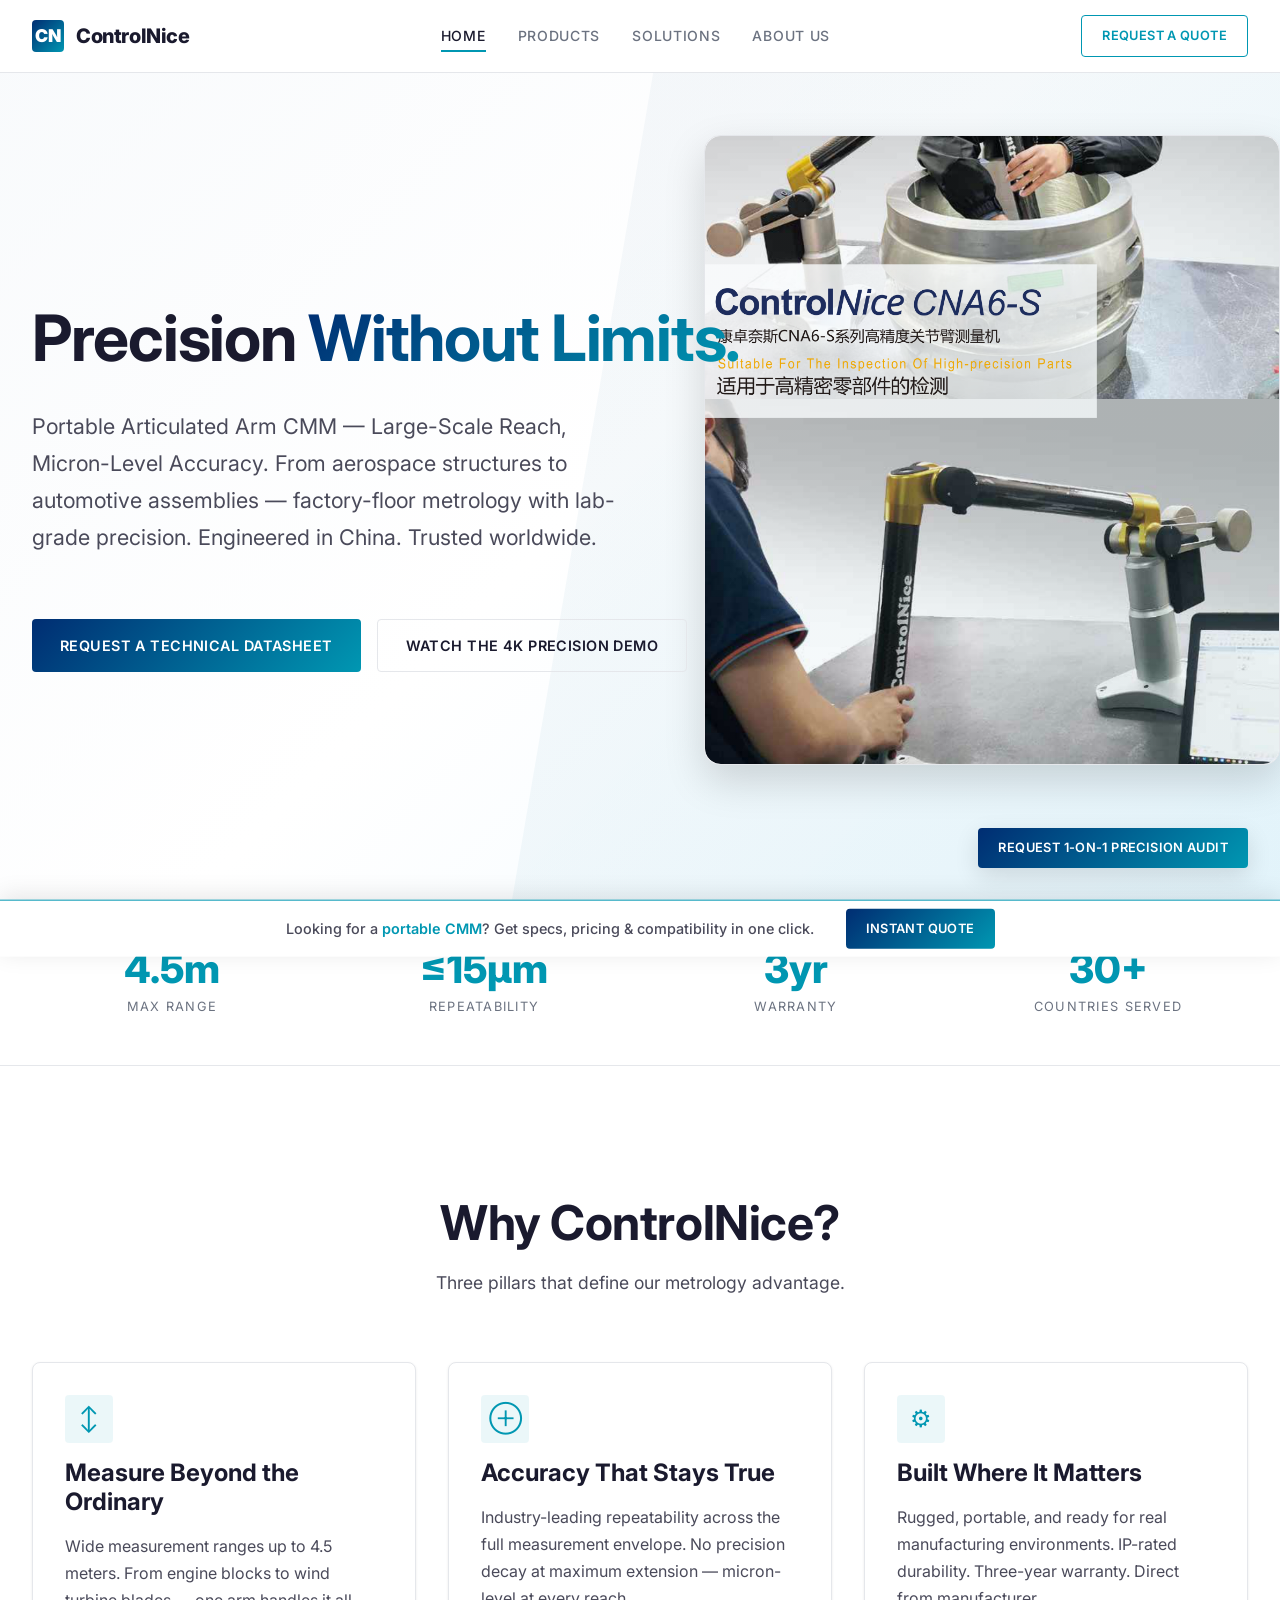
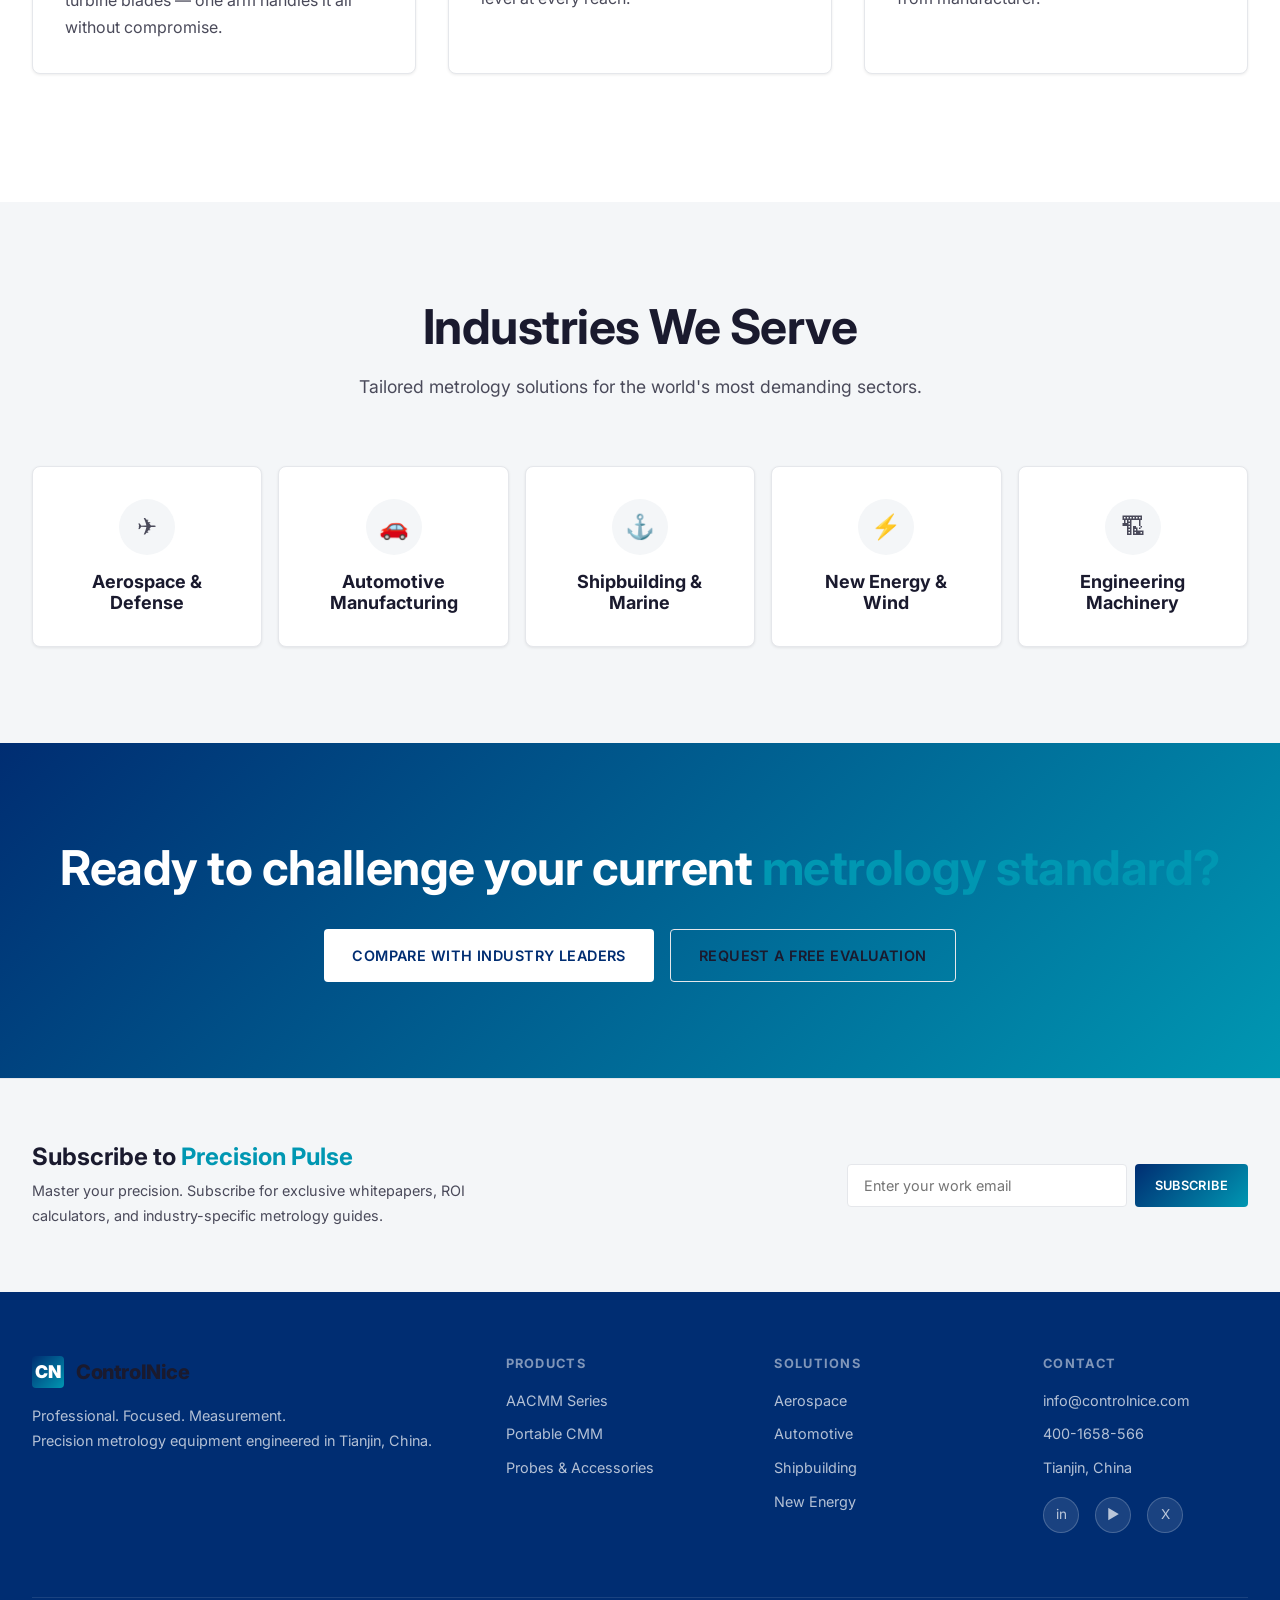
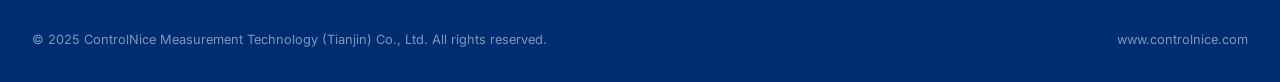
==== index.html @ c19987ec "Add real product images from PDF, update all page visuals" ====
<!DOCTYPE html>
<html lang="en">
<head>
  <meta charset="UTF-8">
  <meta name="viewport" content="width=device-width, initial-scale=1.0">
  <title>ControlNice — Precision Without Limits | Portable Articulated Arm CMM</title>
  <meta name="description" content="ControlNice delivers factory-floor metrology with lab-grade precision. Portable Articulated Arm CMM with large-scale reach up to 4.5m and micron-level accuracy.">
  <meta name="keywords" content="Portable CMM, Articulated Arm CMM, AACMM, Large-scale Metrology, Micron-level Precision, Coordinate Measuring Machine">
  <link rel="canonical" href="https://www.controlnice.com/">
  <link rel="preconnect" href="https://fonts.googleapis.com">
  <link rel="preconnect" href="https://fonts.gstatic.com" crossorigin>
  <link href="https://fonts.googleapis.com/css2?family=Inter:wght@400;500;600;700;800;900&display=swap" rel="stylesheet">
  <link rel="stylesheet" href="css/style.css?v=2">
  <!-- JSON-LD Structured Data -->
  <script type="application/ld+json">
  {
    "@context": "https://schema.org",
    "@type": "Organization",
    "name": "ControlNice Measurement Technology (Tianjin) Co., Ltd.",
    "url": "https://www.controlnice.com",
    "logo": "https://www.controlnice.com/assets/logo.png",
    "description": "Manufacturer of Articulated Arm CMMs and Portable Coordinate Measuring Machines with large-scale reach and micron-level precision.",
    "contactPoint": {
      "@type": "ContactPoint",
      "telephone": "400-1658-566",
      "email": "info@controlnice.com",
      "contactType": "sales"
    },
    "address": {
      "@type": "PostalAddress",
      "streetAddress": "Building 53, Liandong U Valley, Shuanggang Industrial Park, Jinnan District",
      "addressLocality": "Tianjin",
      "addressCountry": "CN"
    }
  }
  </script>
</head>
<body>
  <!-- Navigation -->
  <nav class="navbar" id="navbar">
    <div class="container container-wide navbar-inner">
      <a href="index.html" class="navbar-brand">
        <div class="brand-icon">CN</div>
        ControlNice
      </a>
      <ul class="navbar-menu">
        <li><a href="index.html" class="active">Home</a></li>
        <li><a href="products.html">Products</a></li>
        <li><a href="solutions.html">Solutions</a></li>
        <li><a href="about.html">About Us</a></li>
      </ul>
      <div class="navbar-cta">
        <a href="about.html#contact" class="btn btn-sm btn-outline-accent">Request a Quote</a>
      </div>
      <button class="navbar-toggle" id="navToggle" aria-label="Toggle menu">
        <span></span><span></span><span></span>
      </button>
    </div>
  </nav>

  <!-- Hero Section -->
  <section class="hero">
    <div class="container container-wide" style="position:relative; z-index:2;">
      <div class="hero-content">
        <h1>Precision <span class="accent">Without Limits.</span></h1>
        <p class="hero-subtitle">Portable Articulated Arm CMM &mdash; Large-Scale Reach, Micron-Level Accuracy. From aerospace structures to automotive assemblies &mdash; factory-floor metrology with lab-grade precision. Engineered in China. Trusted worldwide.</p>
        <div class="hero-ctas">
          <a href="#" class="btn btn-primary">Request a Technical Datasheet</a>
          <a href="#" class="btn btn-secondary">Watch the 4K Precision Demo</a>
        </div>
      </div>
    </div>
    <div class="hero-visual">
      <div class="hero-visual-placeholder">
        <img src="images/products/product-cna6p-hero.png" alt="ControlNice AACMM" style="width:100%;height:100%;object-fit:cover;border-radius:16px;">
      </div>
    </div>
  </section>

  <!-- Stats Bar -->
  <section class="stats-bar">
    <div class="container container-wide">
      <div class="stats-grid">
        <div class="stat-item fade-in">
          <div class="stat-value">4.5m</div>
          <div class="stat-label">Max Range</div>
        </div>
        <div class="stat-item fade-in">
          <div class="stat-value">&le;15&mu;m</div>
          <div class="stat-label">Repeatability</div>
        </div>
        <div class="stat-item fade-in">
          <div class="stat-value">3yr</div>
          <div class="stat-label">Warranty</div>
        </div>
        <div class="stat-item fade-in">
          <div class="stat-value">30+</div>
          <div class="stat-label">Countries Served</div>
        </div>
      </div>
    </div>
  </section>

  <!-- Value Propositions -->
  <section class="value-section">
    <div class="container container-wide">
      <div class="section-header">
        <h2>Why ControlNice?</h2>
        <p>Three pillars that define our metrology advantage.</p>
      </div>
      <div class="value-grid">
        <div class="value-card fade-in">
          <div class="card-icon">&#x2195;</div>
          <h3>Measure Beyond the Ordinary</h3>
          <p>Wide measurement ranges up to 4.5 meters. From engine blocks to wind turbine blades &mdash; one arm handles it all without compromise.</p>
        </div>
        <div class="value-card fade-in">
          <div class="card-icon">&#x2295;</div>
          <h3>Accuracy That Stays True</h3>
          <p>Industry-leading repeatability across the full measurement envelope. No precision decay at maximum extension &mdash; micron-level at every reach.</p>
        </div>
        <div class="value-card fade-in">
          <div class="card-icon">&#x2699;</div>
          <h3>Built Where It Matters</h3>
          <p>Rugged, portable, and ready for real manufacturing environments. IP-rated durability. Three-year warranty. Direct from manufacturer.</p>
        </div>
      </div>
    </div>
  </section>

  <!-- Industries We Serve -->
  <section class="industries-section">
    <div class="container container-wide">
      <div class="section-header">
        <h2>Industries We Serve</h2>
        <p>Tailored metrology solutions for the world's most demanding sectors.</p>
      </div>
      <div class="industries-grid">
        <a href="solutions.html#aerospace" class="industry-card fade-in">
          <div class="ind-icon">&#x2708;</div>
          <h4>Aerospace &amp; Defense</h4>
        </a>
        <a href="solutions.html#automotive" class="industry-card fade-in">
          <div class="ind-icon">&#x1F697;</div>
          <h4>Automotive Manufacturing</h4>
        </a>
        <a href="solutions.html#shipbuilding" class="industry-card fade-in">
          <div class="ind-icon">&#x2693;</div>
          <h4>Shipbuilding &amp; Marine</h4>
        </a>
        <a href="solutions.html#energy" class="industry-card fade-in">
          <div class="ind-icon">&#x26A1;</div>
          <h4>New Energy &amp; Wind</h4>
        </a>
        <a href="solutions.html#machinery" class="industry-card fade-in">
          <div class="ind-icon">&#x1F3D7;</div>
          <h4>Engineering Machinery</h4>
        </a>
      </div>
    </div>
  </section>

  <!-- CTA Strip -->
  <section class="cta-strip">
    <div class="container container-wide">
      <h2>Ready to challenge your current <span class="text-accent">metrology standard?</span></h2>
      <div class="cta-actions">
        <a href="products.html" class="btn btn-primary">Compare with Industry Leaders</a>
        <a href="about.html#contact" class="btn btn-secondary">Request a Free Evaluation</a>
      </div>
    </div>
  </section>

  <!-- Newsletter -->
  <section class="newsletter-section">
    <div class="container container-wide">
      <div class="newsletter-inner">
        <div class="newsletter-text">
          <h3>Subscribe to <span class="text-accent">Precision Pulse</span></h3>
          <p>Master your precision. Subscribe for exclusive whitepapers, ROI calculators, and industry-specific metrology guides.</p>
        </div>
        <form class="newsletter-form" id="newsletterForm">
          <input type="email" name="email" placeholder="Enter your work email" required>
          <button type="submit" class="btn btn-primary btn-sm">Subscribe</button>
        </form>
      </div>
    </div>
  </section>

  <!-- Footer -->
  <footer class="footer">
    <div class="container container-wide">
      <div class="footer-grid">
        <div class="footer-brand">
          <div class="navbar-brand">
            <div class="brand-icon">CN</div>
            ControlNice
          </div>
          <p>Professional. Focused. Measurement.<br>Precision metrology equipment engineered in Tianjin, China.</p>
        </div>
        <div class="footer-col">
          <h4>Products</h4>
          <ul>
            <li><a href="products.html#aacmm">AACMM Series</a></li>
            <li><a href="products.html#portable">Portable CMM</a></li>
            <li><a href="products.html#accessories">Probes &amp; Accessories</a></li>
          </ul>
        </div>
        <div class="footer-col">
          <h4>Solutions</h4>
          <ul>
            <li><a href="solutions.html#aerospace">Aerospace</a></li>
            <li><a href="solutions.html#automotive">Automotive</a></li>
            <li><a href="solutions.html#shipbuilding">Shipbuilding</a></li>
            <li><a href="solutions.html#energy">New Energy</a></li>
          </ul>
        </div>
        <div class="footer-col">
          <h4>Contact</h4>
          <ul>
            <li><a href="mailto:info@controlnice.com">info@controlnice.com</a></li>
            <li><a href="tel:400-1658-566">400-1658-566</a></li>
            <li><a href="about.html">Tianjin, China</a></li>
          </ul>
          <div class="social-links" style="margin-top: var(--spacing-sm);">
            <a href="#" aria-label="LinkedIn">in</a>
            <a href="#" aria-label="YouTube">&#x25B6;</a>
            <a href="#" aria-label="X">X</a>
          </div>
        </div>
      </div>
      <div class="footer-bottom">
        <span>&copy; 2025 ControlNice Measurement Technology (Tianjin) Co., Ltd. All rights reserved.</span>
        <span>www.controlnice.com</span>
      </div>
    </div>
  </footer>

  <!-- Floating CTA -->
  <div class="floating-cta" id="floatingCta">
    <a href="about.html#contact" class="btn btn-primary btn-sm">Request 1-on-1 Precision Audit</a>
  </div>

  <!-- Sticky RFQ Bar -->
  <div class="sticky-rfq" id="stickyRfq">
    <p>Looking for a <span class="text-accent" style="font-weight:600;">portable CMM</span>? Get specs, pricing &amp; compatibility in one click.</p>
    <a href="about.html#contact" class="btn btn-primary btn-sm">Instant Quote</a>
  </div>

  <script src="js/main.js"></script>
</body>
</html>
---- css/style.css ----
/* ========================================
   ControlNice — Global Styles
   Hexagon-inspired enterprise design system
   Brand: Deep Blue (#002D72), Cyan Blue (#0097B2), White (#FFFFFF), Light Gray (#F4F6F8)
   Deployed: 2026-04-26T05:07:00+08:00
   ======================================== */

:root {
  /* Hexagon-inspired palette */
  --color-primary: #0097B2;
  --color-primary-dark: #007A91;
  --color-primary-light: #00B8D4;
  --color-secondary: #002D72;
  --color-secondary-light: #004099;
  
  /* Backgrounds */
  --color-bg: #FFFFFF;
  --color-bg-alt: #F4F6F8;
  --color-bg-card: #FFFFFF;
  --color-bg-elevated: #E8ECF0;
  
  /* Text */
  --color-text: #1A1A2E;
  --color-text-secondary: #4A4A5A;
  --color-text-muted: #6B7280;
  --color-text-light: #9CA3AF;
  --color-white: #FFFFFF;
  
  /* Accents */
  --color-accent: #0097B2;
  --color-accent-hover: #007A91;
  --color-accent-light: rgba(0, 151, 178, 0.08);
  --color-accent-dim: rgba(0, 151, 178, 0.12);
  --color-gradient: linear-gradient(135deg, #002D72 0%, #0097B2 100%);
  --color-gradient-soft: linear-gradient(135deg, rgba(0,45,114,0.05) 0%, rgba(0,151,178,0.08) 100%);
  
  /* Borders */
  --color-border: #E5E7EB;
  --color-border-light: #F0F0F0;
  
  /* Shadows */
  --shadow-sm: 0 1px 3px rgba(0,0,0,0.08);
  --shadow-md: 0 4px 12px rgba(0,0,0,0.1);
  --shadow-lg: 0 8px 24px rgba(0,0,0,0.12);
  --shadow-xl: 0 16px 40px rgba(0,0,0,0.15);
  
  --font-primary: 'Inter', -apple-system, BlinkMacSystemFont, 'Segoe UI', sans-serif;
  --font-mono: 'JetBrains Mono', 'SF Mono', 'Fira Code', monospace;

  --spacing-xs: 0.5rem;
  --spacing-sm: 1rem;
  --spacing-md: 2rem;
  --spacing-lg: 4rem;
  --spacing-xl: 6rem;
  --spacing-2xl: 8rem;

  --container-max: 1280px;
  --container-wide: 1440px;
  --radius-sm: 4px;
  --radius-md: 8px;
  --radius-lg: 16px;

  --transition-fast: 0.15s ease;
  --transition-base: 0.3s ease;
}

*, *::before, *::after {
  margin: 0;
  padding: 0;
  box-sizing: border-box;
}

html {
  scroll-behavior: smooth;
  font-size: 16px;
}

body {
  font-family: var(--font-primary);
  background: var(--color-bg);
  color: var(--color-text-secondary);
  line-height: 1.6;
  -webkit-font-smoothing: antialiased;
  -moz-osx-font-smoothing: grayscale;
}

/* Container */
.container {
  width: 100%;
  max-width: var(--container-max);
  margin: 0 auto;
  padding: 0 var(--spacing-md);
}

.container-wide {
  max-width: var(--container-wide);
}

/* Typography */
h1, h2, h3, h4, h5, h6 {
  color: var(--color-text);
  font-weight: 700;
  line-height: 1.2;
}

h1 { font-size: clamp(2.5rem, 5vw, 4.5rem); letter-spacing: -0.02em; }
h2 { font-size: clamp(2rem, 4vw, 3rem); letter-spacing: -0.01em; }
h3 { font-size: clamp(1.25rem, 2vw, 1.5rem); }
h4 { font-size: 1.125rem; }

p { color: var(--color-text-secondary); line-height: 1.7; }

a {
  color: inherit;
  text-decoration: none;
  transition: color var(--transition-fast);
}

/* Utility */
.text-accent { color: var(--color-accent); }
.text-muted { color: var(--color-text-muted); }
.text-mono { font-family: var(--font-mono); }
.bg-alt { background: var(--color-bg-alt); }

/* Buttons */
.btn {
  display: inline-flex;
  align-items: center;
  gap: var(--spacing-xs);
  padding: 0.875rem 1.75rem;
  font-size: 0.9rem;
  font-weight: 600;
  letter-spacing: 0.03em;
  text-transform: uppercase;
  border: none;
  border-radius: var(--radius-sm);
  cursor: pointer;
  transition: all var(--transition-base);
  font-family: var(--font-primary);
}

.btn-primary {
  background: var(--color-gradient);
  color: var(--color-white);
}
.btn-primary:hover {
  transform: translateY(-2px);
  box-shadow: var(--shadow-lg);
  opacity: 0.95;
}

.btn-secondary {
  background: transparent;
  color: var(--color-text);
  border: 1px solid var(--color-border);
}
.btn-secondary:hover {
  border-color: var(--color-accent);
  color: var(--color-accent);
}

.btn-outline-accent {
  background: transparent;
  color: var(--color-accent);
  border: 1px solid var(--color-accent);
}
.btn-outline-accent:hover {
  background: var(--color-accent);
  color: var(--color-white);
}

.btn-sm {
  padding: 0.6rem 1.25rem;
  font-size: 0.8rem;
}

/* Navigation */
.navbar {
  position: fixed;
  top: 0;
  left: 0;
  right: 0;
  z-index: 1000;
  background: rgba(255, 255, 255, 0.96);
  backdrop-filter: blur(12px);
  border-bottom: 1px solid var(--color-border);
  transition: all var(--transition-base);
}

.navbar.scrolled {
  background: rgba(255, 255, 255, 0.98);
  box-shadow: var(--shadow-md);
}

.navbar-inner {
  display: flex;
  align-items: center;
  justify-content: space-between;
  height: 72px;
}

.navbar-brand {
  display: flex;
  align-items: center;
  gap: 0.75rem;
  font-size: 1.25rem;
  font-weight: 800;
  color: var(--color-text);
  letter-spacing: -0.02em;
}

.navbar-brand .brand-icon {
  width: 32px;
  height: 32px;
  background: var(--color-gradient);
  border-radius: var(--radius-sm);
  display: flex;
  align-items: center;
  justify-content: center;
  color: var(--color-white);
  font-weight: 900;
  font-size: 1.1rem;
}

.navbar-menu {
  display: flex;
  align-items: center;
  gap: var(--spacing-md);
  list-style: none;
}

.navbar-menu a {
  font-size: 0.875rem;
  font-weight: 500;
  color: var(--color-text-muted);
  text-transform: uppercase;
  letter-spacing: 0.05em;
  padding: 0.5rem 0;
  position: relative;
}

.navbar-menu a::after {
  content: '';
  position: absolute;
  bottom: 0;
  left: 0;
  width: 0;
  height: 2px;
  background: var(--color-accent);
  transition: width var(--transition-base);
}

.navbar-menu a:hover,
.navbar-menu a.active {
  color: var(--color-text);
}

.navbar-menu a:hover::after,
.navbar-menu a.active::after {
  width: 100%;
}

.navbar-cta {
  display: flex;
  align-items: center;
  gap: var(--spacing-sm);
}

/* Mobile Menu */
.navbar-toggle {
  display: none;
  flex-direction: column;
  gap: 5px;
  background: none;
  border: none;
  cursor: pointer;
  padding: 4px;
}

.navbar-toggle span {
  display: block;
  width: 24px;
  height: 2px;
  background: var(--color-text);
  transition: all var(--transition-base);
}

/* Hero Section */
.hero {
  min-height: 100vh;
  display: flex;
  align-items: center;
  position: relative;
  overflow: hidden;
  padding-top: 72px;
  background: linear-gradient(135deg, #F8FAFC 0%, #FFFFFF 50%, #F0F9FF 100%);
}

.hero::before {
  content: '';
  position: absolute;
  top: 0;
  right: 0;
  width: 60%;
  height: 100%;
  background: linear-gradient(135deg, rgba(0,45,114,0.03) 0%, rgba(0,151,178,0.06) 100%);
  clip-path: polygon(20% 0, 100% 0, 100% 100%, 0% 100%);
}

.hero-content {
  position: relative;
  z-index: 2;
  max-width: 720px;
}

.hero h1 {
  margin-bottom: var(--spacing-md);
  color: var(--color-text);
}

.hero h1 .accent {
  color: var(--color-accent);
  background: var(--color-gradient);
  -webkit-background-clip: text;
  -webkit-text-fill-color: transparent;
  background-clip: text;
}

.hero-subtitle {
  font-size: clamp(1.1rem, 2vw, 1.35rem);
  color: var(--color-text-secondary);
  margin-bottom: var(--spacing-lg);
  max-width: 600px;
}

.hero-ctas {
  display: flex;
  gap: var(--spacing-sm);
  flex-wrap: wrap;
}

.hero-visual {
  position: absolute;
  right: 0;
  top: 50%;
  transform: translateY(-50%);
  width: 45%;
  height: 70vh;
  display: flex;
  align-items: center;
  justify-content: center;
}

.hero-visual-placeholder {
  width: 100%;
  height: 100%;
  background: var(--color-bg-card);
  border: 1px solid var(--color-border);
  border-radius: var(--radius-lg);
  box-shadow: var(--shadow-xl);
  display: flex;
  align-items: center;
  justify-content: center;
  color: var(--color-text-muted);
  font-size: 0.875rem;
  position: relative;
  overflow: hidden;
}

.hero-visual-placeholder::before {
  content: '';
  position: absolute;
  inset: 0;
  background: linear-gradient(135deg, rgba(0,45,114,0.02) 0%, rgba(0,151,178,0.05) 100%);
}

/* Stats Bar */
.stats-bar {
  background: var(--color-bg);
  border-top: 1px solid var(--color-border);
  border-bottom: 1px solid var(--color-border);
  padding: var(--spacing-md) 0;
}

.stats-grid {
  display: grid;
  grid-template-columns: repeat(4, 1fr);
  gap: var(--spacing-md);
  text-align: center;
}

.stat-item {
  padding: var(--spacing-sm) 0;
}

.stat-value {
  font-size: 2.5rem;
  font-weight: 800;
  color: var(--color-accent);
  line-height: 1;
  margin-bottom: var(--spacing-xs);
}

.stat-label {
  font-size: 0.8rem;
  color: var(--color-text-muted);
  text-transform: uppercase;
  letter-spacing: 0.1em;
}

/* Value Propositions */
.value-section {
  padding: var(--spacing-2xl) 0;
}

.value-grid {
  display: grid;
  grid-template-columns: repeat(3, 1fr);
  gap: var(--spacing-md);
}

.value-card {
  background: var(--color-bg-card);
  border: 1px solid var(--color-border);
  border-radius: var(--radius-md);
  padding: var(--spacing-md);
  transition: all var(--transition-base);
  box-shadow: var(--shadow-sm);
}

.value-card:hover {
  border-color: var(--color-accent);
  transform: translateY(-4px);
  box-shadow: var(--shadow-lg);
}

.value-card .card-icon {
  width: 48px;
  height: 48px;
  background: var(--color-accent-light);
  border-radius: var(--radius-sm);
  display: flex;
  align-items: center;
  justify-content: center;
  margin-bottom: var(--spacing-sm);
  color: var(--color-accent);
  font-size: 1.5rem;
}

.value-card h3 {
  margin-bottom: var(--spacing-sm);
}

/* Industries Section */
.industries-section {
  padding: var(--spacing-xl) 0;
  background: var(--color-bg-alt);
}

.section-header {
  text-align: center;
  margin-bottom: var(--spacing-lg);
}

.section-header h2 {
  margin-bottom: var(--spacing-sm);
}

.section-header p {
  max-width: 600px;
  margin: 0 auto;
  font-size: 1.1rem;
}

.industries-grid {
  display: grid;
  grid-template-columns: repeat(5, 1fr);
  gap: var(--spacing-sm);
}

.industry-card {
  background: var(--color-bg-card);
  border: 1px solid var(--color-border);
  border-radius: var(--radius-md);
  padding: var(--spacing-md);
  text-align: center;
  transition: all var(--transition-base);
  cursor: pointer;
  box-shadow: var(--shadow-sm);
}

.industry-card:hover {
  border-color: var(--color-accent);
  box-shadow: var(--shadow-md);
}

.industry-card .ind-icon {
  width: 56px;
  height: 56px;
  background: var(--color-bg-alt);
  border-radius: 50%;
  display: flex;
  align-items: center;
  justify-content: center;
  margin: 0 auto var(--spacing-sm);
  font-size: 1.5rem;
}

/* CTA Strip */
.cta-strip {
  padding: var(--spacing-xl) 0;
  text-align: center;
  background: var(--color-gradient);
}

.cta-strip h2 {
  margin-bottom: var(--spacing-md);
  color: var(--color-white);
}

.cta-strip p {
  color: rgba(255,255,255,0.85);
  margin-bottom: var(--spacing-md);
}

.cta-strip .btn-primary {
  background: var(--color-white);
  color: var(--color-secondary);
}
.cta-strip .btn-primary:hover {
  box-shadow: var(--shadow-xl);
}

.cta-strip .cta-actions {
  display: flex;
  gap: var(--spacing-sm);
  justify-content: center;
  flex-wrap: wrap;
}

/* Products Page */
.page-header {
  padding: calc(72px + var(--spacing-xl)) 0 var(--spacing-lg);
  text-align: center;
  background: var(--color-bg-alt);
  border-bottom: 1px solid var(--color-border);
}

.page-header h1 {
  margin-bottom: var(--spacing-sm);
}

.page-header p {
  max-width: 700px;
  margin: 0 auto;
  font-size: 1.15rem;
}

.product-block {
  padding: var(--spacing-xl) 0;
  border-bottom: 1px solid var(--color-border);
}

.product-block:last-child {
  border-bottom: none;
}

.product-block:nth-child(even) {
  background: var(--color-bg-alt);
}

.product-layout {
  display: grid;
  grid-template-columns: 1fr 1fr;
  gap: var(--spacing-lg);
  align-items: center;
}

.product-layout.reverse .product-visual {
  order: 1;
}

.product-visual {
  background: var(--color-bg-card);
  border: 1px solid var(--color-border);
  border-radius: var(--radius-lg);
  height: 400px;
  display: flex;
  align-items: center;
  justify-content: center;
  color: var(--color-text-muted);
  position: relative;
  overflow: hidden;
  box-shadow: var(--shadow-md);
}

.product-visual::after {
  content: '';
  position: absolute;
  inset: 0;
  background: linear-gradient(135deg, transparent 50%, var(--color-accent-light) 100%);
  opacity: 0.5;
}

.product-info h2 {
  margin-bottom: var(--spacing-sm);
}

.product-info > p {
  margin-bottom: var(--spacing-md);
  font-size: 1.05rem;
}

.feature-list {
  list-style: none;
  margin-bottom: var(--spacing-md);
}

.feature-list li {
  padding: var(--spacing-xs) 0;
  padding-left: 1.5rem;
  position: relative;
  color: var(--color-text-secondary);
  font-size: 0.95rem;
}

.feature-list li::before {
  content: '';
  position: absolute;
  left: 0;
  top: 50%;
  transform: translateY(-50%);
  width: 8px;
  height: 8px;
  background: var(--color-accent);
  border-radius: 50%;
}

.product-ctas {
  display: flex;
  gap: var(--spacing-sm);
  flex-wrap: wrap;
}

/* Comparison Table */
.comparison-section {
  padding: var(--spacing-xl) 0;
  background: var(--color-bg-alt);
}

.comparison-table {
  width: 100%;
  border-collapse: collapse;
  background: var(--color-bg-card);
  border: 1px solid var(--color-border);
  border-radius: var(--radius-md);
  overflow: hidden;
  box-shadow: var(--shadow-sm);
}

.comparison-table th,
.comparison-table td {
  padding: 1rem 1.5rem;
  text-align: left;
  border-bottom: 1px solid var(--color-border);
}

.comparison-table th {
  background: var(--color-secondary);
  color: var(--color-white);
  font-weight: 600;
  font-size: 0.85rem;
  text-transform: uppercase;
  letter-spacing: 0.05em;
}

.comparison-table td {
  color: var(--color-text-secondary);
}

.comparison-table tr:hover td {
  background: var(--color-accent-light);
}

/* Solutions Page */
.solution-block {
  padding: var(--spacing-xl) 0;
  border-bottom: 1px solid var(--color-border);
}

.solution-block:last-child {
  border-bottom: none;
}

.solution-header {
  display: flex;
  align-items: center;
  gap: var(--spacing-sm);
  margin-bottom: var(--spacing-md);
}

.solution-header .sol-icon {
  width: 64px;
  height: 64px;
  background: var(--color-accent-light);
  border-radius: var(--radius-md);
  display: flex;
  align-items: center;
  justify-content: center;
  font-size: 1.75rem;
  flex-shrink: 0;
}

.challenge-box {
  background: #FFF5F5;
  border-left: 3px solid #DC2626;
  padding: var(--spacing-md);
  margin-bottom: var(--spacing-md);
  border-radius: 0 var(--radius-sm) var(--radius-sm) 0;
}

.challenge-box h4 {
  color: #DC2626;
  margin-bottom: var(--spacing-xs);
  text-transform: uppercase;
  font-size: 0.8rem;
  letter-spacing: 0.08em;
}

.solution-box {
  background: #F0FDF4;
  border-left: 3px solid #16A34A;
  padding: var(--spacing-md);
  margin-bottom: var(--spacing-md);
  border-radius: 0 var(--radius-sm) var(--radius-sm) 0;
}

.solution-box h4 {
  color: #16A34A;
  margin-bottom: var(--spacing-xs);
  text-transform: uppercase;
  font-size: 0.8rem;
  letter-spacing: 0.08em;
}

.applications-list {
  display: grid;
  grid-template-columns: repeat(2, 1fr);
  gap: var(--spacing-xs);
  margin-top: var(--spacing-sm);
}

.applications-list .app-item {
  display: flex;
  align-items: center;
  gap: 0.5rem;
  color: var(--color-text-secondary);
  font-size: 0.9rem;
}

.applications-list .app-item::before {
  content: '▸';
  color: var(--color-accent);
}

/* About Page */
.about-hero {
  padding: calc(72px + var(--spacing-xl)) 0 var(--spacing-lg);
  text-align: center;
  background: var(--color-bg-alt);
}

.about-hero .tagline {
  font-size: 1.5rem;
  color: var(--color-text-secondary);
  font-style: italic;
}

.about-section {
  padding: var(--spacing-xl) 0;
  border-bottom: 1px solid var(--color-border);
}

.about-section:last-child {
  border-bottom: none;
}

.about-grid {
  display: grid;
  grid-template-columns: 1fr 1fr;
  gap: var(--spacing-lg);
  align-items: start;
}

.about-facts {
  display: grid;
  gap: var(--spacing-sm);
}

.fact-item {
  display: flex;
  justify-content: space-between;
  padding: var(--spacing-sm) var(--spacing-md);
  background: var(--color-bg-card);
  border-radius: var(--radius-sm);
  border: 1px solid var(--color-border);
  box-shadow: var(--shadow-sm);
}

.fact-label {
  color: var(--color-text-muted);
  font-size: 0.9rem;
}

.fact-value {
  color: var(--color-text);
  font-weight: 600;
  font-size: 0.9rem;
}

.philosophy-cards {
  display: grid;
  grid-template-columns: repeat(3, 1fr);
  gap: var(--spacing-md);
}

.philosophy-card {
  background: var(--color-bg-card);
  border: 1px solid var(--color-border);
  border-radius: var(--radius-md);
  padding: var(--spacing-md);
  box-shadow: var(--shadow-sm);
}

.philosophy-card .p-keyword {
  color: var(--color-accent);
  font-size: 0.8rem;
  font-weight: 700;
  text-transform: uppercase;
  letter-spacing: 0.1em;
  margin-bottom: var(--spacing-xs);
}

.regions-grid {
  display: grid;
  grid-template-columns: repeat(4, 1fr);
  gap: var(--spacing-md);
}

.region-card {
  background: var(--color-bg-card);
  border: 1px solid var(--color-border);
  border-radius: var(--radius-md);
  padding: var(--spacing-md);
  box-shadow: var(--shadow-sm);
}

.region-card h4 {
  color: var(--color-accent);
  margin-bottom: var(--spacing-sm);
  font-size: 0.9rem;
  text-transform: uppercase;
  letter-spacing: 0.05em;
}

.region-card p {
  font-size: 0.85rem;
}

.contact-grid {
  display: grid;
  grid-template-columns: 1fr 1fr;
  gap: var(--spacing-lg);
}

.contact-info {
  display: grid;
  gap: var(--spacing-sm);
}

.contact-item {
  display: flex;
  align-items: flex-start;
  gap: var(--spacing-sm);
  padding: var(--spacing-sm);
  background: var(--color-bg-card);
  border-radius: var(--radius-sm);
  border: 1px solid var(--color-border);
  box-shadow: var(--shadow-sm);
}

.contact-item .ci-icon {
  color: var(--color-accent);
  font-size: 1.25rem;
  flex-shrink: 0;
  margin-top: 2px;
}

.contact-form {
  background: var(--color-bg-card);
  border: 1px solid var(--color-border);
  border-radius: var(--radius-md);
  padding: var(--spacing-md);
  box-shadow: var(--shadow-sm);
}

.contact-form h3 {
  margin-bottom: var(--spacing-md);
}

.form-group {
  margin-bottom: var(--spacing-sm);
}

.form-group label {
  display: block;
  font-size: 0.8rem;
  color: var(--color-text-muted);
  text-transform: uppercase;
  letter-spacing: 0.05em;
  margin-bottom: var(--spacing-xs);
}

.form-group input,
.form-group select,
.form-group textarea {
  width: 100%;
  padding: 0.75rem 1rem;
  background: var(--color-bg);
  border: 1px solid var(--color-border);
  border-radius: var(--radius-sm);
  color: var(--color-text);
  font-family: var(--font-primary);
  font-size: 0.95rem;
  transition: border-color var(--transition-fast);
}

.form-group input:focus,
.form-group select:focus,
.form-group textarea:focus {
  outline: none;
  border-color: var(--color-accent);
  box-shadow: 0 0 0 3px var(--color-accent-dim);
}

.form-group textarea {
  min-height: 100px;
  resize: vertical;
}

/* Footer */
.footer {
  background: var(--color-secondary);
  padding: var(--spacing-lg) 0 var(--spacing-md);
}

.footer-grid {
  display: grid;
  grid-template-columns: 2fr 1fr 1fr 1fr;
  gap: var(--spacing-lg);
  margin-bottom: var(--spacing-lg);
}

.footer-brand p {
  margin-top: var(--spacing-sm);
  font-size: 0.9rem;
  color: rgba(255,255,255,0.7);
}

.footer-col h4 {
  font-size: 0.8rem;
  text-transform: uppercase;
  letter-spacing: 0.1em;
  color: rgba(255,255,255,0.5);
  margin-bottom: var(--spacing-sm);
}

.footer-col ul {
  list-style: none;
}

.footer-col ul li {
  margin-bottom: var(--spacing-xs);
}

.footer-col ul li a {
  color: rgba(255,255,255,0.7);
  font-size: 0.9rem;
  transition: color var(--transition-fast);
}

.footer-col ul li a:hover {
  color: var(--color-white);
}

.footer-bottom {
  display: flex;
  justify-content: space-between;
  align-items: center;
  padding-top: var(--spacing-md);
  border-top: 1px solid rgba(255,255,255,0.1);
  font-size: 0.8rem;
  color: rgba(255,255,255,0.5);
}

.social-links {
  display: flex;
  gap: var(--spacing-sm);
}

.social-links a {
  width: 36px;
  height: 36px;
  background: rgba(255,255,255,0.1);
  border: 1px solid rgba(255,255,255,0.2);
  border-radius: 50%;
  display: flex;
  align-items: center;
  justify-content: center;
  font-size: 0.85rem;
  color: rgba(255,255,255,0.7);
  transition: all var(--transition-fast);
}

.social-links a:hover {
  background: var(--color-accent);
  border-color: var(--color-accent);
  color: var(--color-white);
}

/* ========================================
   Conversion & Lead Gen Components
   ======================================== */

/* Sticky RFQ Bar */
.sticky-rfq {
  position: fixed;
  bottom: 0;
  left: 0;
  right: 0;
  z-index: 998;
  background: var(--color-white);
  border-top: 1px solid var(--color-accent);
  padding: var(--spacing-xs) var(--spacing-md);
  display: flex;
  align-items: center;
  justify-content: center;
  gap: var(--spacing-md);
  transform: translateY(100%);
  transition: transform var(--transition-base);
  box-shadow: 0 -4px 24px rgba(0,0,0,0.1);
}

.sticky-rfq.visible {
  transform: translateY(0);
}

.sticky-rfq p {
  color: var(--color-text-secondary);
  font-size: 0.9rem;
  font-weight: 500;
}

.sticky-rfq .btn {
  white-space: nowrap;
}

/* Comparison Toggle */
.comparison-toggle-wrapper {
  background: var(--color-bg-card);
  border: 1px solid var(--color-border);
  border-radius: var(--radius-md);
  padding: var(--spacing-md);
  margin-top: var(--spacing-md);
  box-shadow: var(--shadow-sm);
}

.comparison-toggle-header {
  display: flex;
  align-items: center;
  justify-content: space-between;
  margin-bottom: var(--spacing-md);
  flex-wrap: wrap;
  gap: var(--spacing-sm);
}

.comparison-toggle-header h3 {
  font-size: 1rem;
  text-transform: uppercase;
  letter-spacing: 0.05em;
}

.toggle-switch {
  display: flex;
  align-items: center;
  gap: var(--spacing-xs);
  background: var(--color-bg-alt);
  border-radius: 999px;
  padding: 4px;
  border: 1px solid var(--color-border);
}

.toggle-btn {
  padding: 0.4rem 1rem;
  border-radius: 999px;
  border: none;
  background: transparent;
  color: var(--color-text-muted);
  font-size: 0.8rem;
  font-weight: 600;
  cursor: pointer;
  transition: all var(--transition-fast);
  font-family: var(--font-primary);
}

.toggle-btn.active {
  background: var(--color-accent);
  color: var(--color-white);
}

.comparison-table.comp-table {
  margin-top: var(--spacing-sm);
}

.comparison-table.comp-table td.competitor-data {
  opacity: 0.4;
  transition: opacity var(--transition-base);
}

.comparison-table.comp-table.show-competitor td.competitor-data {
  opacity: 1;
}

.comparison-table.comp-table td.our-data {
  color: var(--color-accent);
  font-weight: 600;
}

/* Challenger's Advantage Section */
.challenger-section {
  padding: var(--spacing-xl) 0;
  background: var(--color-bg-alt);
  border-top: 1px solid var(--color-border);
  border-bottom: 1px solid var(--color-border);
}

.challenger-header {
  text-align: center;
  margin-bottom: var(--spacing-lg);
}

.challenger-header .badge {
  display: inline-block;
  background: var(--color-accent-light);
  color: var(--color-accent);
  font-size: 0.75rem;
  font-weight: 700;
  text-transform: uppercase;
  letter-spacing: 0.1em;
  padding: 0.4rem 1rem;
  border-radius: 999px;
  margin-bottom: var(--spacing-sm);
}

.challenger-grid {
  display: grid;
  grid-template-columns: repeat(3, 1fr);
  gap: var(--spacing-md);
}

.challenger-card {
  background: var(--color-bg-card);
  border: 1px solid var(--color-border);
  border-radius: var(--radius-md);
  padding: var(--spacing-md);
  position: relative;
  overflow: hidden;
  box-shadow: var(--shadow-sm);
}

.challenger-card::before {
  content: '';
  position: absolute;
  top: 0;
  left: 0;
  right: 0;
  height: 3px;
  background: var(--color-gradient);
}

.challenger-card .advantage-label {
  font-size: 0.75rem;
  color: var(--color-text-muted);
  text-transform: uppercase;
  letter-spacing: 0.1em;
  margin-bottom: var(--spacing-xs);
}

.challenger-card .advantage-metric {
  font-size: 2rem;
  font-weight: 800;
  color: var(--color-accent);
  line-height: 1.1;
  margin-bottom: var(--spacing-xs);
}

.challenger-card .advantage-desc {
  font-size: 0.9rem;
  color: var(--color-text-secondary);
  line-height: 1.6;
}

.challenger-card .vs-line {
  margin-top: var(--spacing-sm);
  padding-top: var(--spacing-sm);
  border-top: 1px dashed var(--color-border);
  font-size: 0.8rem;
  color: var(--color-text-muted);
}

.challenger-card .vs-line strong {
  color: #DC2626;
  font-weight: 600;
}

/* Newsletter Section */
.newsletter-section {
  padding: var(--spacing-lg) 0;
  background: var(--color-bg-alt);
  border-top: 1px solid var(--color-border);
}

.newsletter-inner {
  display: flex;
  align-items: center;
  justify-content: space-between;
  gap: var(--spacing-lg);
  flex-wrap: wrap;
}

.newsletter-text h3 {
  margin-bottom: var(--spacing-xs);
}

.newsletter-text p {
  font-size: 0.9rem;
  max-width: 500px;
}

.newsletter-form {
  display: flex;
  gap: var(--spacing-xs);
  flex-wrap: wrap;
}

.newsletter-form input {
  padding: 0.75rem 1rem;
  background: var(--color-bg);
  border: 1px solid var(--color-border);
  border-radius: var(--radius-sm);
  color: var(--color-text);
  font-family: var(--font-primary);
  font-size: 0.9rem;
  min-width: 280px;
}

.newsletter-form input:focus {
  outline: none;
  border-color: var(--color-accent);
  box-shadow: 0 0 0 3px var(--color-accent-dim);
}

/* Floating CTA */
.floating-cta {
  position: fixed;
  bottom: var(--spacing-md);
  right: var(--spacing-md);
  z-index: 999;
}

.floating-cta .btn {
  box-shadow: var(--shadow-lg);
}

/* Responsive */
@media (max-width: 1024px) {
  .hero-visual { display: none; }
  .hero-content { max-width: 100%; }
  .stats-grid { grid-template-columns: repeat(2, 1fr); }
  .value-grid { grid-template-columns: 1fr; }
  .industries-grid { grid-template-columns: repeat(3, 1fr); }
  .product-layout { grid-template-columns: 1fr; }
  .product-layout.reverse .product-visual { order: 0; }
  .about-grid { grid-template-columns: 1fr; }
  .contact-grid { grid-template-columns: 1fr; }
  .footer-grid { grid-template-columns: 1fr 1fr; }
  .philosophy-cards { grid-template-columns: 1fr; }
  .regions-grid { grid-template-columns: repeat(2, 1fr); }
  .challenger-grid { grid-template-columns: repeat(2, 1fr); }
  .newsletter-inner { flex-direction: column; text-align: center; }
}

@media (max-width: 768px) {
  .navbar-menu { display: none; }
  .navbar-cta { display: none; }
  .navbar-toggle { display: flex; }

  .navbar-menu.active {
    display: flex;
    flex-direction: column;
    position: absolute;
    top: 72px;
    left: 0;
    right: 0;
    background: var(--color-bg);
    border-bottom: 1px solid var(--color-border);
    padding: var(--spacing-md);
  }

  .stats-grid { grid-template-columns: repeat(2, 1fr); }
  .industries-grid { grid-template-columns: repeat(2, 1fr); }
  .applications-list { grid-template-columns: 1fr; }
  .regions-grid { grid-template-columns: 1fr; }
  .footer-grid { grid-template-columns: 1fr; }
  .challenger-grid { grid-template-columns: 1fr; }
  .comparison-toggle-header { flex-direction: column; align-items: flex-start; }
  .newsletter-form input { min-width: 100%; }
  .sticky-rfq { flex-direction: column; gap: var(--spacing-xs); padding: var(--spacing-xs) var(--spacing-sm); }
  .floating-cta { bottom: 80px; }
}

/* Page transition animations */
.fade-in {
  opacity: 0;
  transform: translateY(20px);
  transition: opacity 0.6s ease, transform 0.6s ease;
}

.fade-in.visible {
  opacity: 1;
  transform: translateY(0);
}
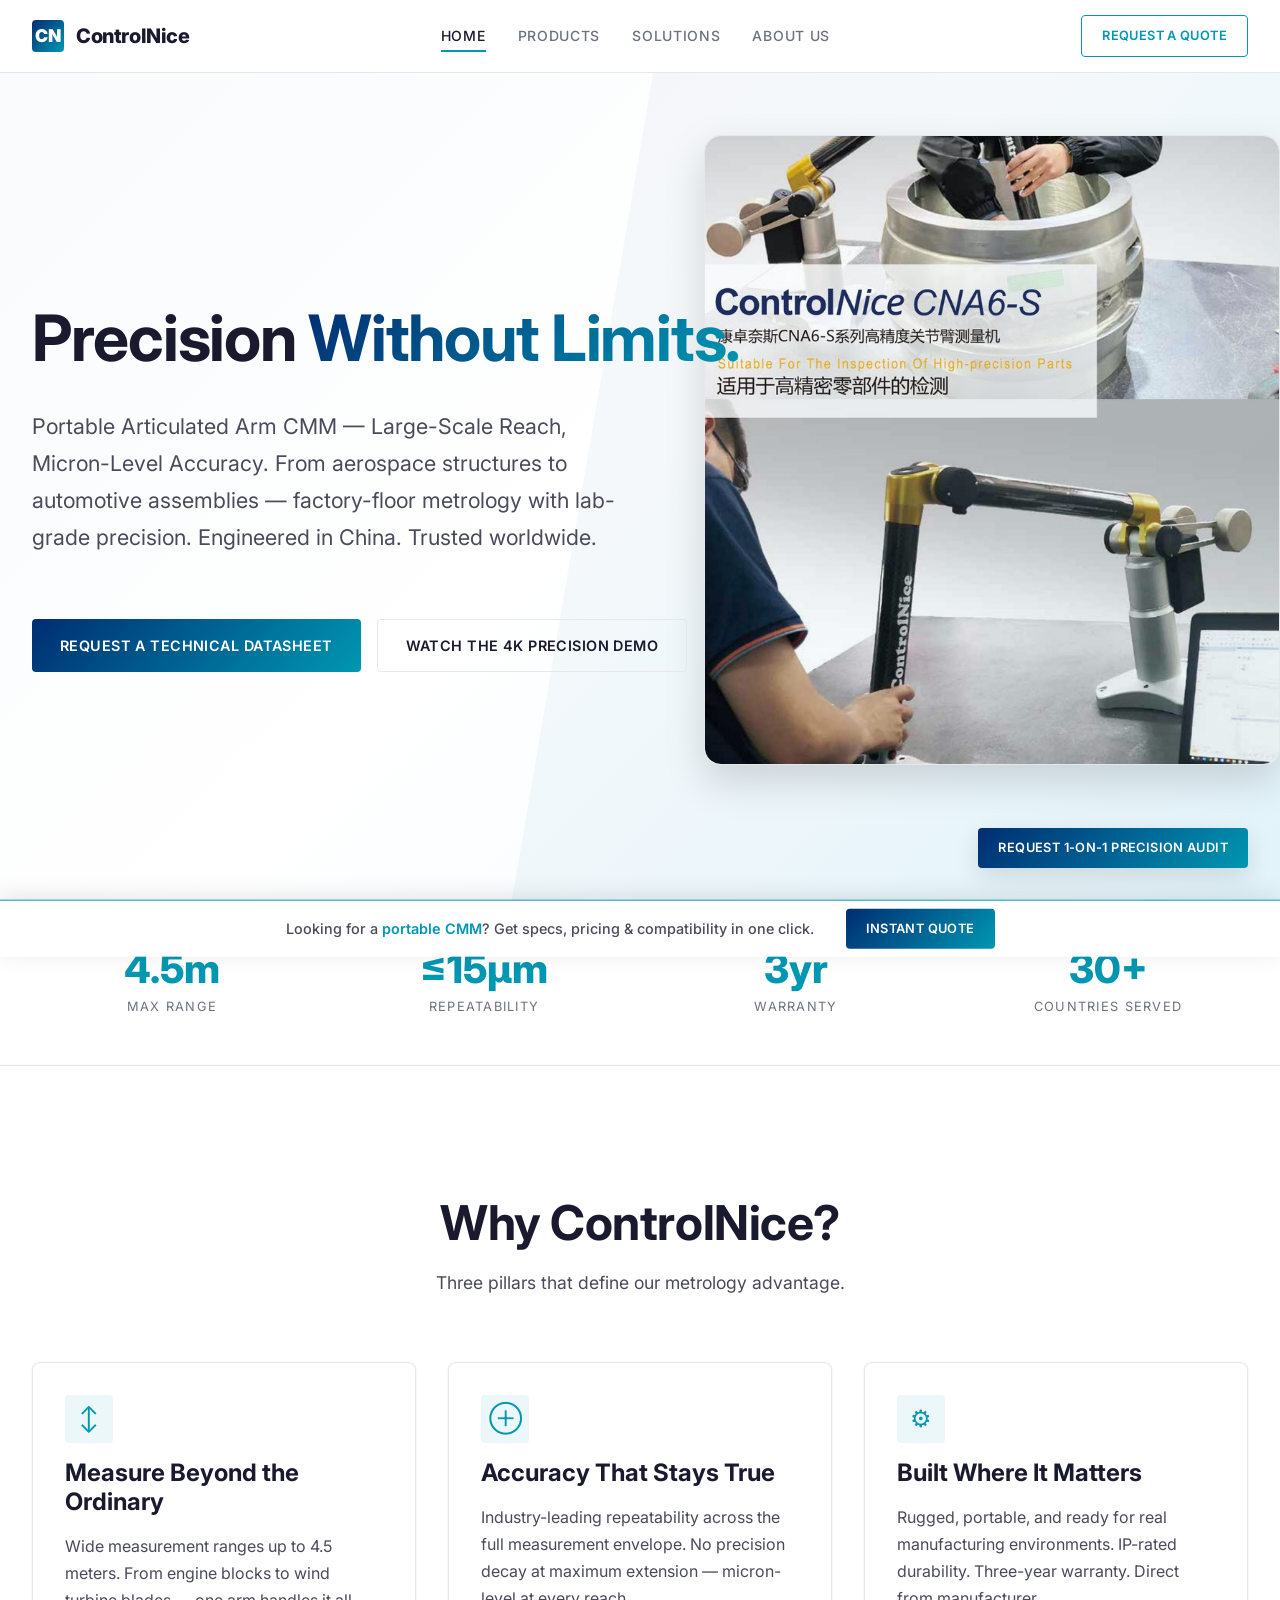
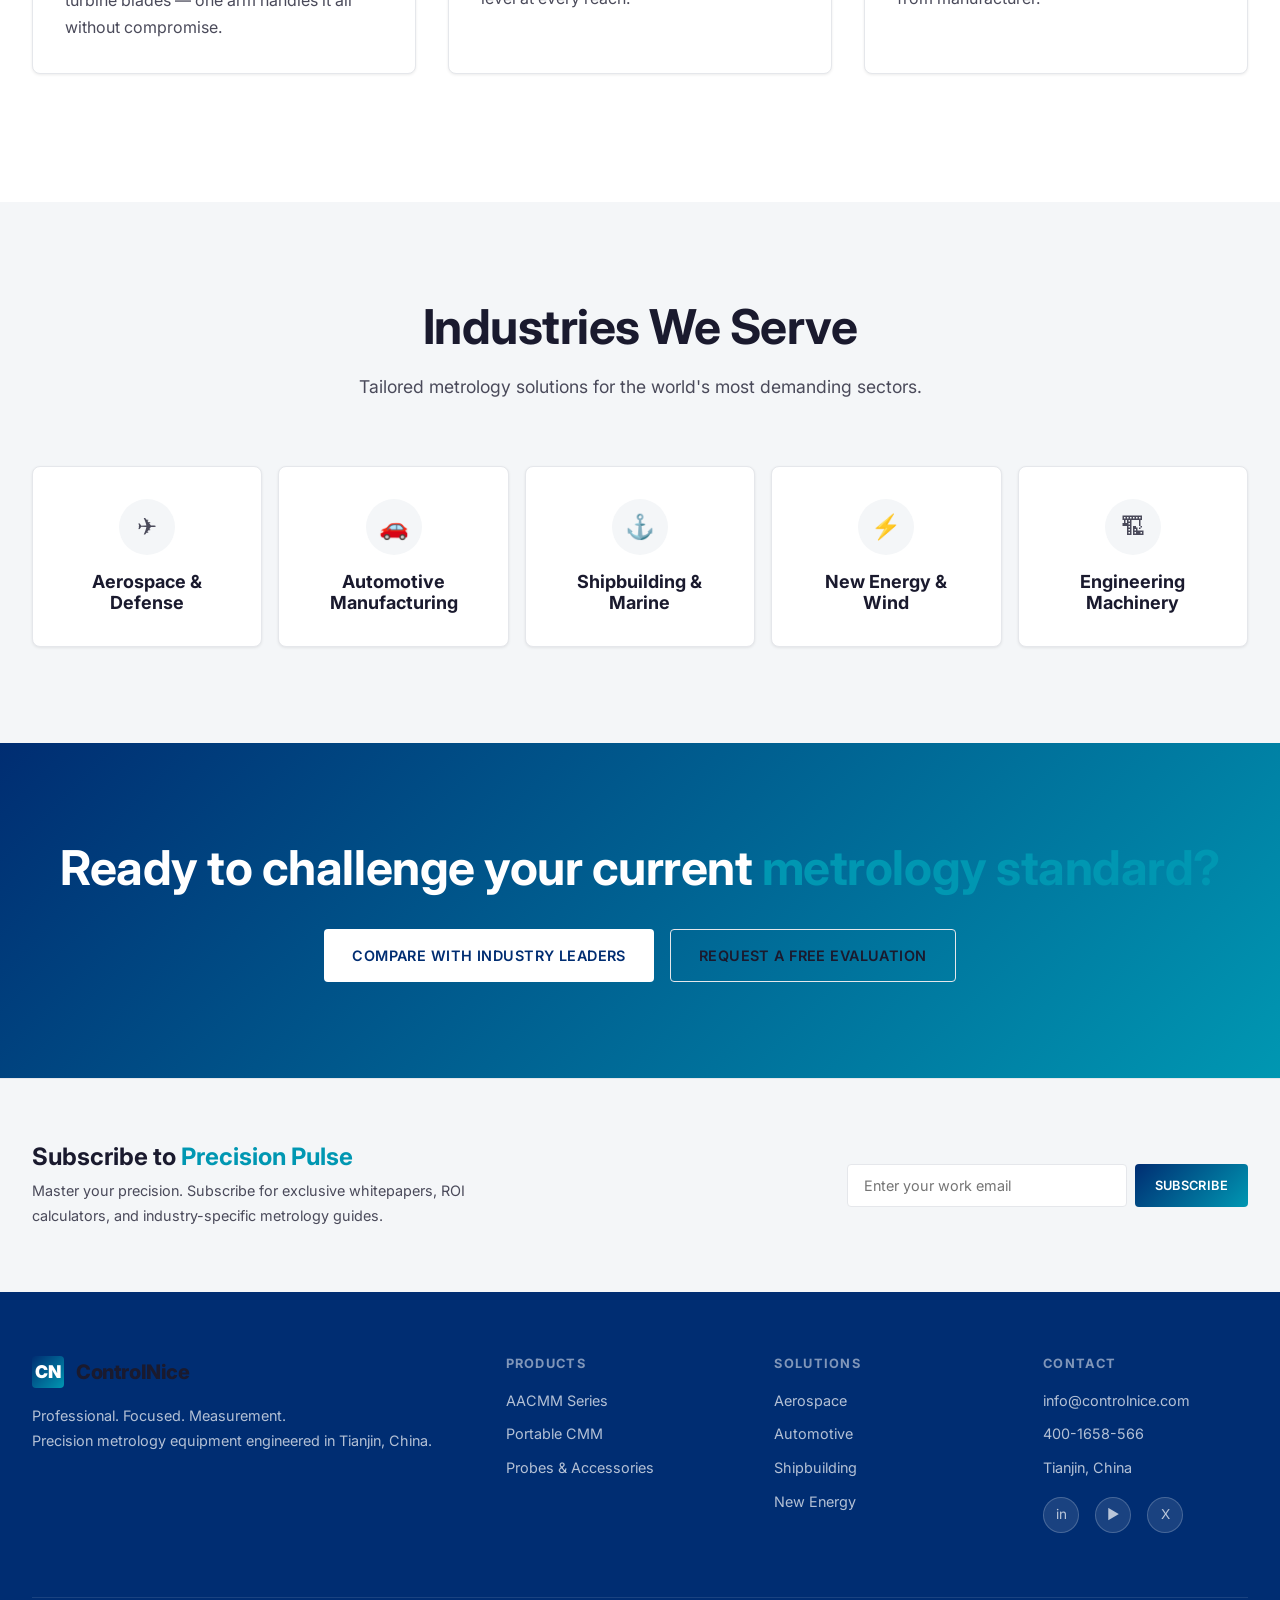
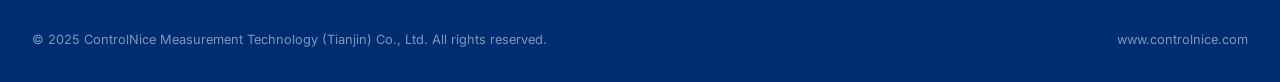
==== commit 835ef7a2: "Convert product images to JPEG, reduce size for web" ====
--- a/index.html
+++ b/index.html
@@ -72,7 +72,7 @@
     </div>
     <div class="hero-visual">
       <div class="hero-visual-placeholder">
-        <img src="images/products/product-cna6p-hero.png" alt="ControlNice AACMM" style="width:100%;height:100%;object-fit:cover;border-radius:16px;">
+        <img src="images/products/product-cna6p-hero.jpg" alt="ControlNice AACMM" style="width:100%;height:100%;object-fit:cover;border-radius:16px;">
       </div>
     </div>
   </section>
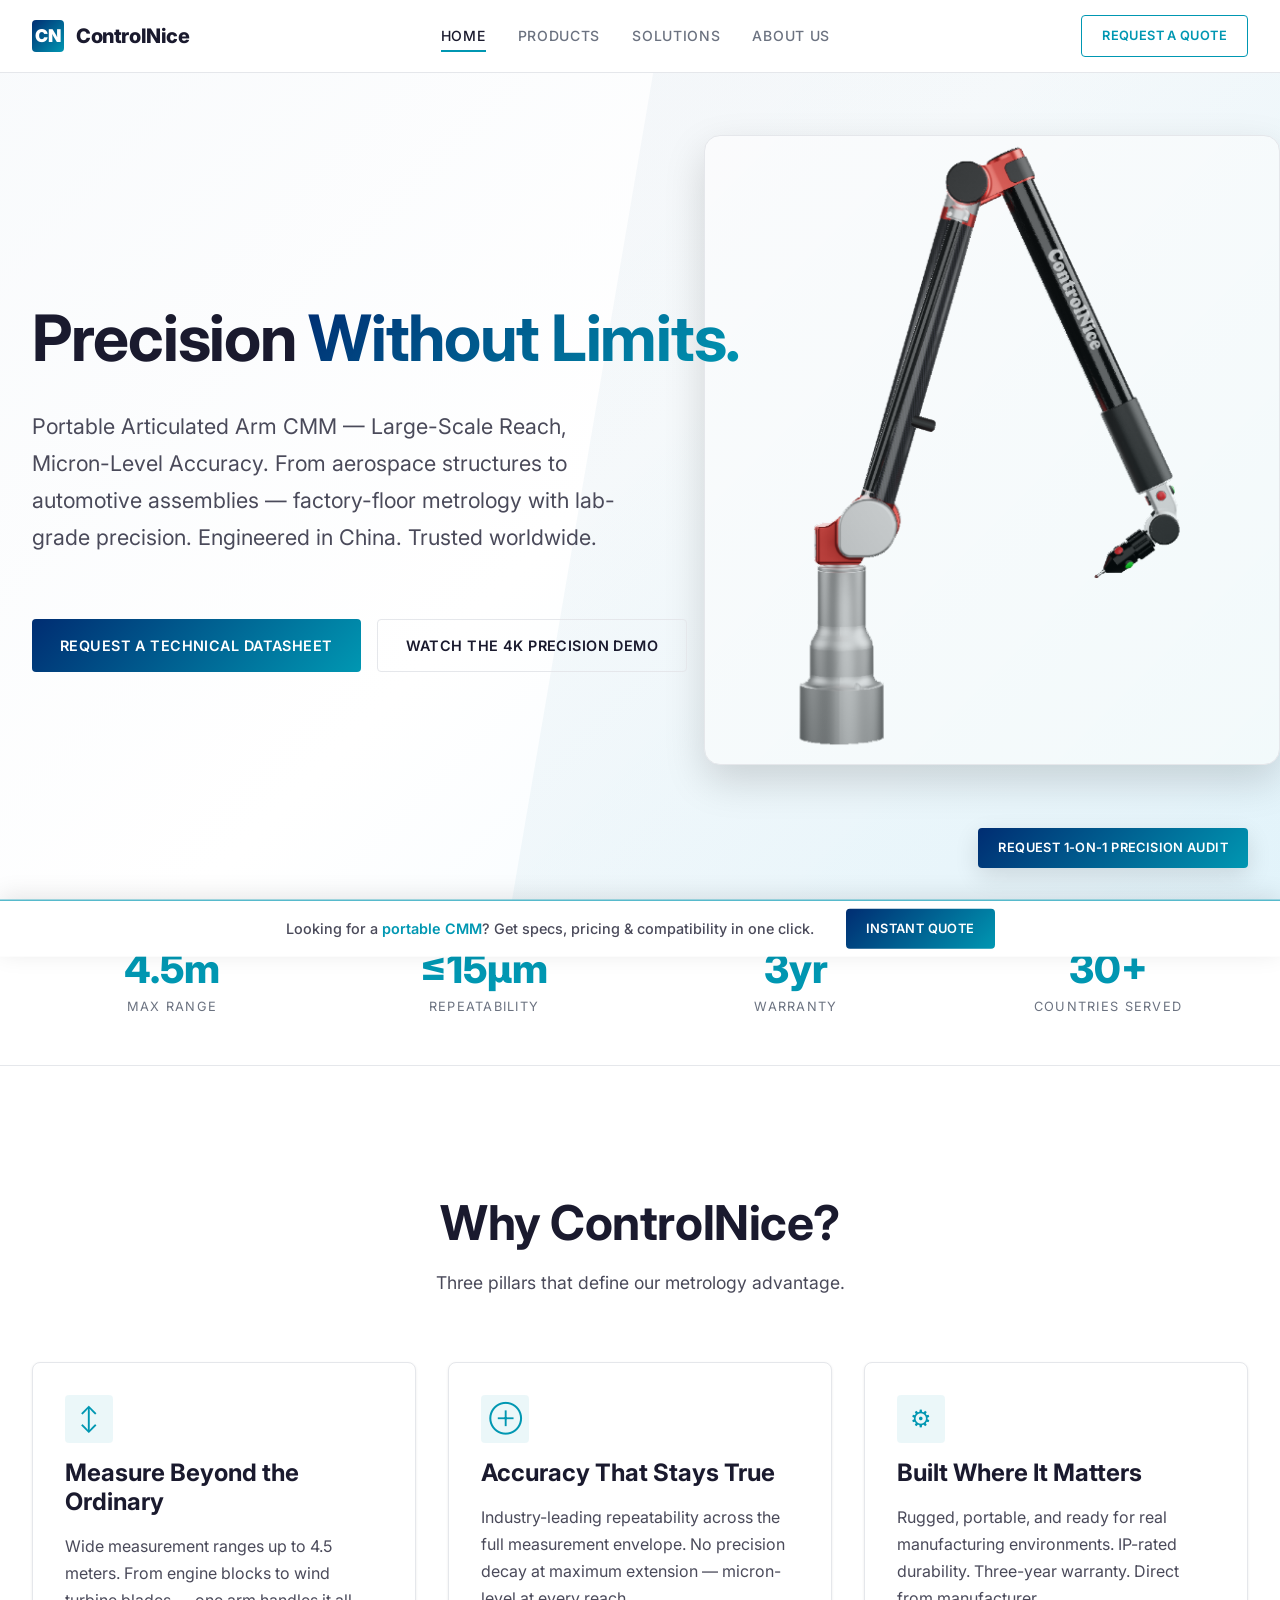
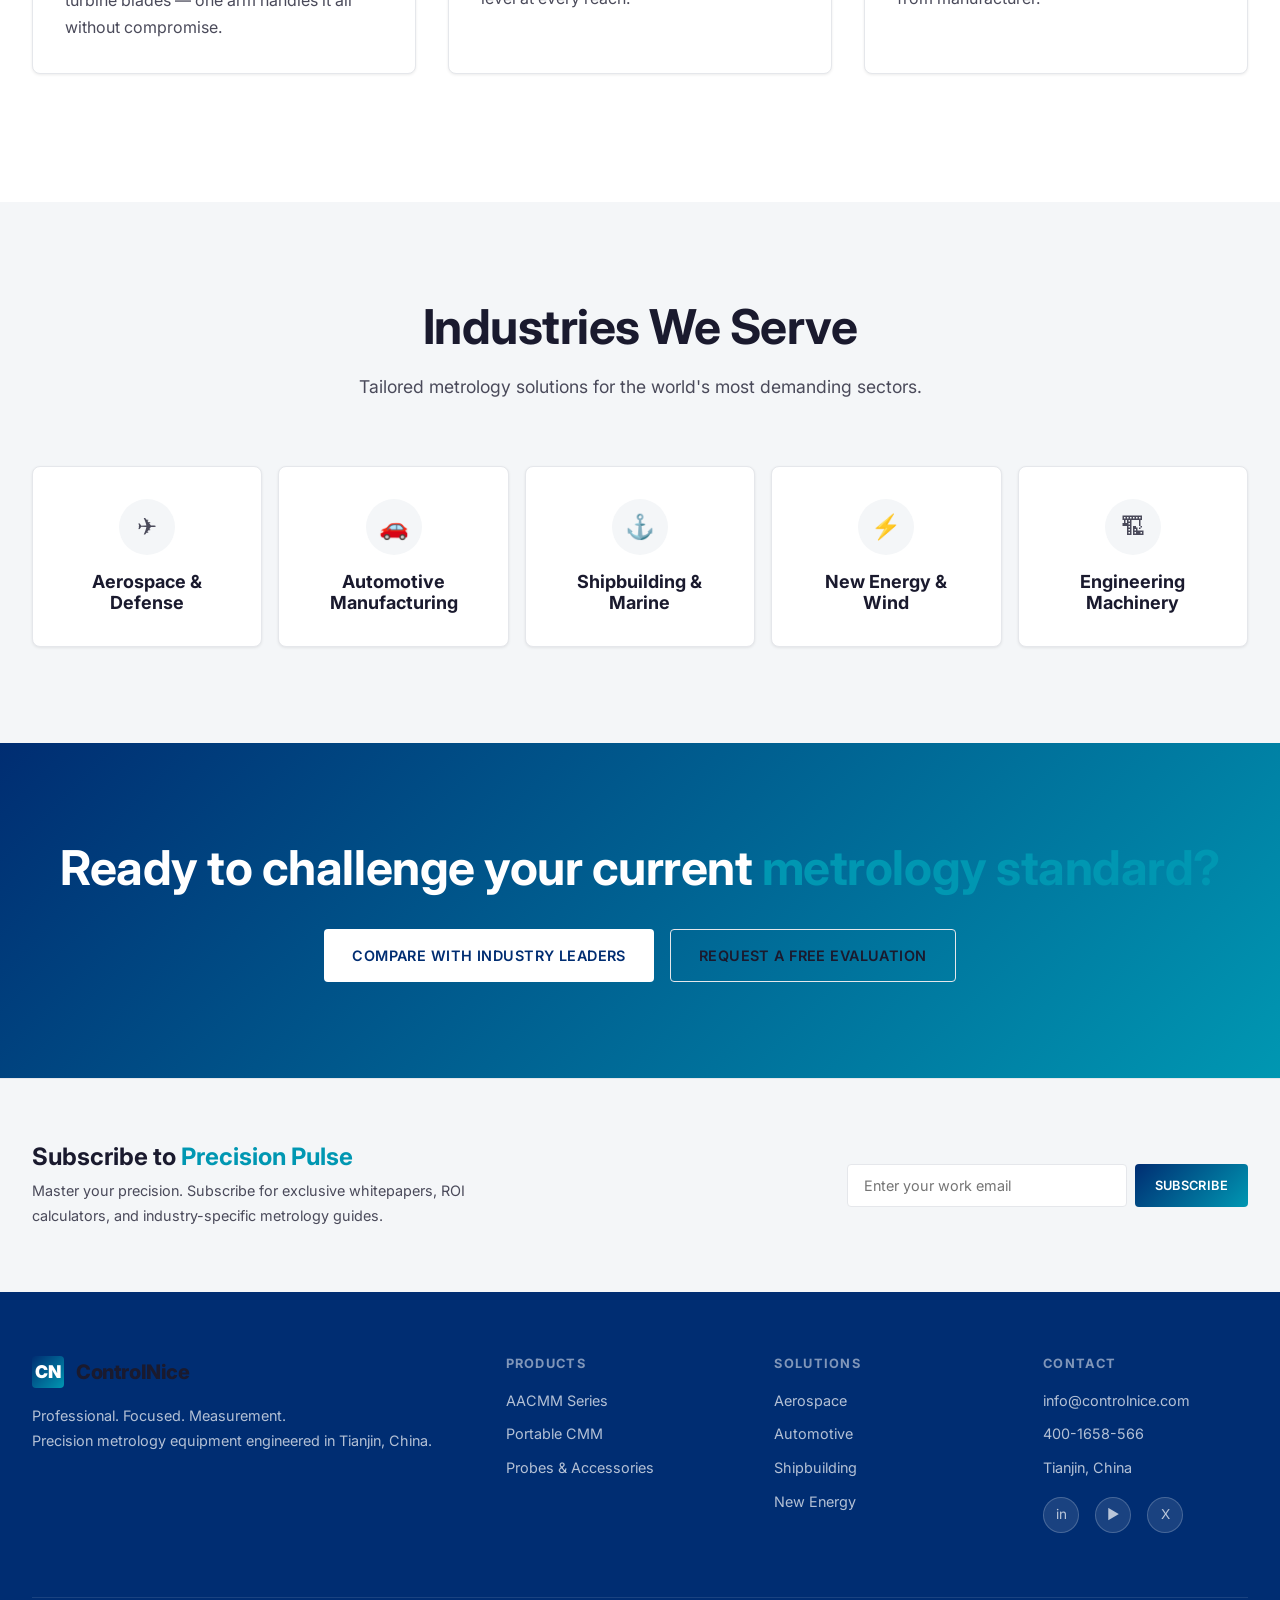
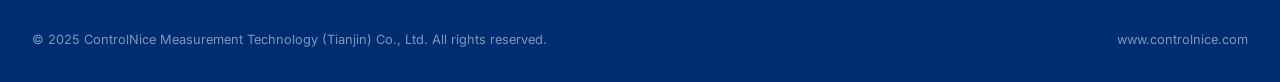
==== commit 06c3e073: "Update products with real images from controlnice.com: CNA 6/7-axis, HX series, CNA-S, CNA-B, CNA-T," ====
--- a/index.html
+++ b/index.html
@@ -72,7 +72,7 @@
     </div>
     <div class="hero-visual">
       <div class="hero-visual-placeholder">
-        <img src="images/products/product-cna6p-hero.jpg" alt="ControlNice AACMM" style="width:100%;height:100%;object-fit:cover;border-radius:16px;">
+        <img src="images/products/product-cna-6axis.png" alt="ControlNice Articulated Arm CMM" style="width:100%;height:100%;object-fit:contain;border-radius:16px;">
       </div>
     </div>
   </section>
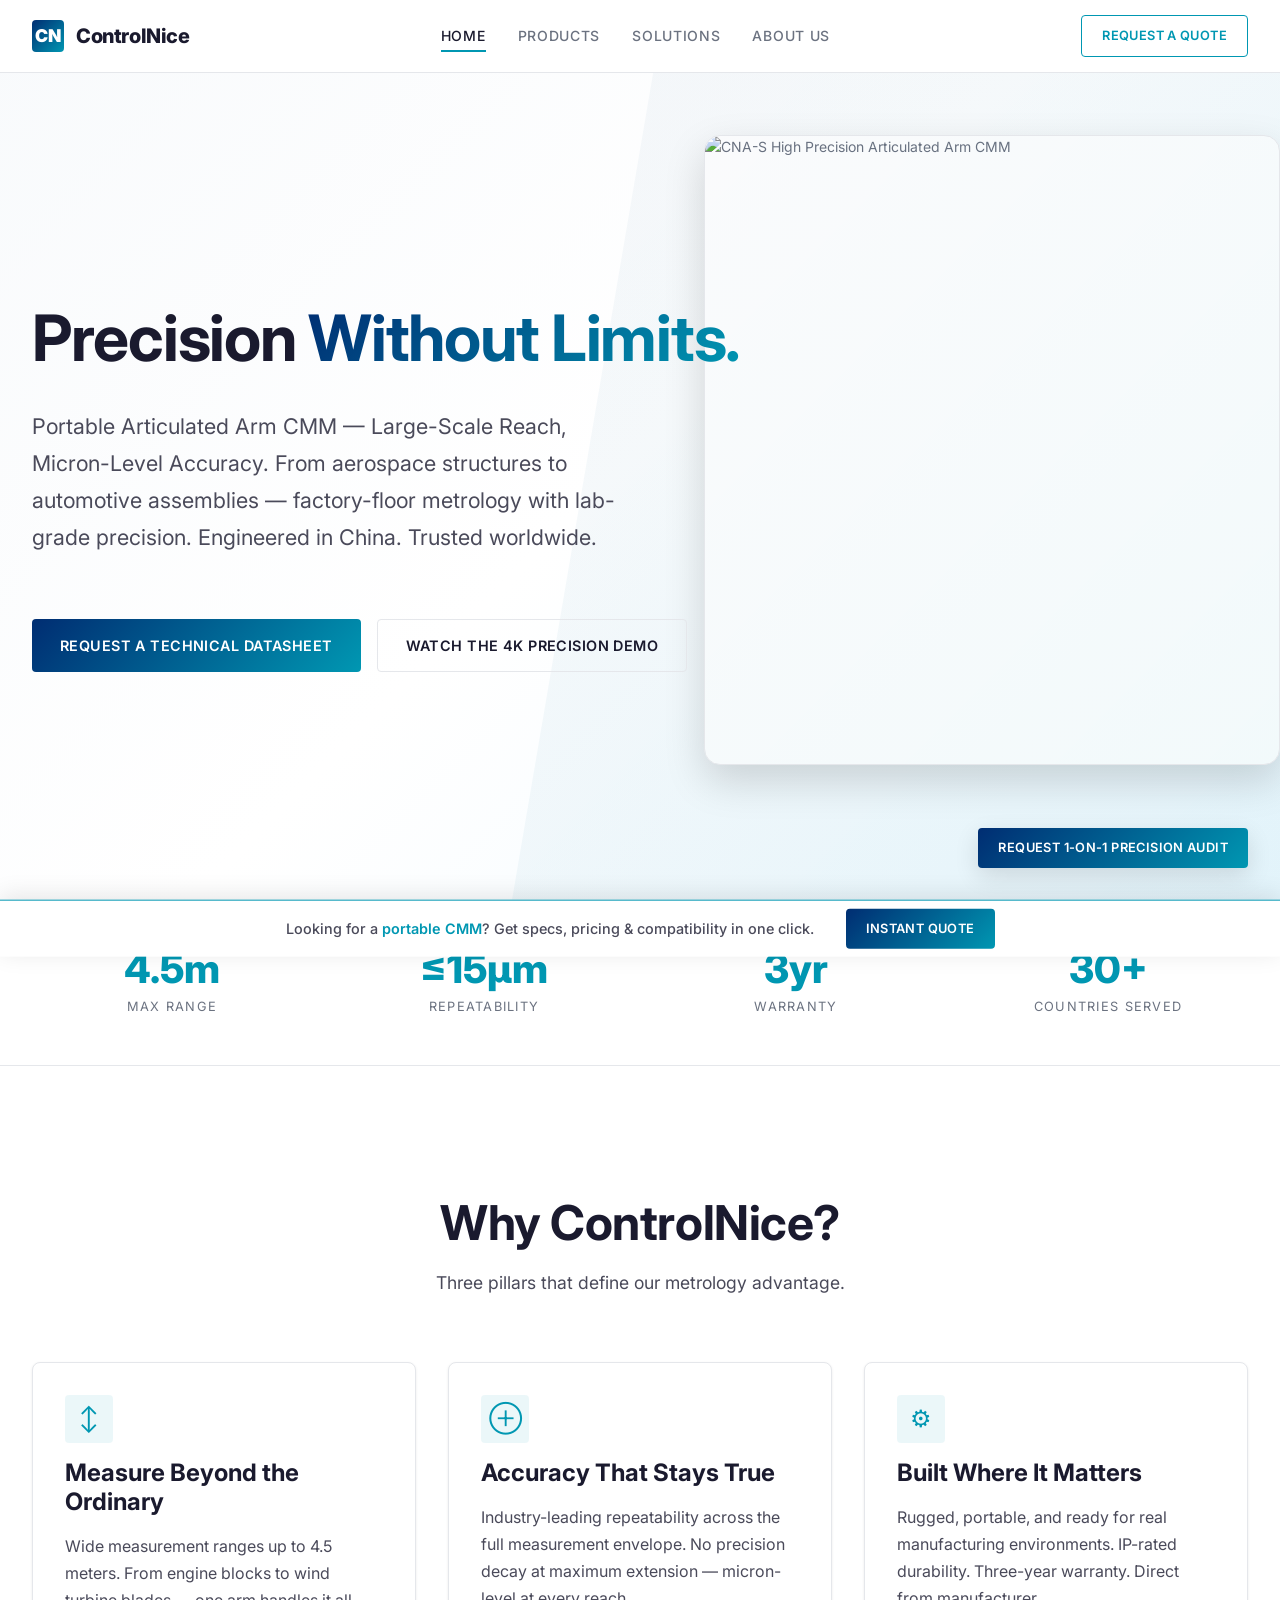
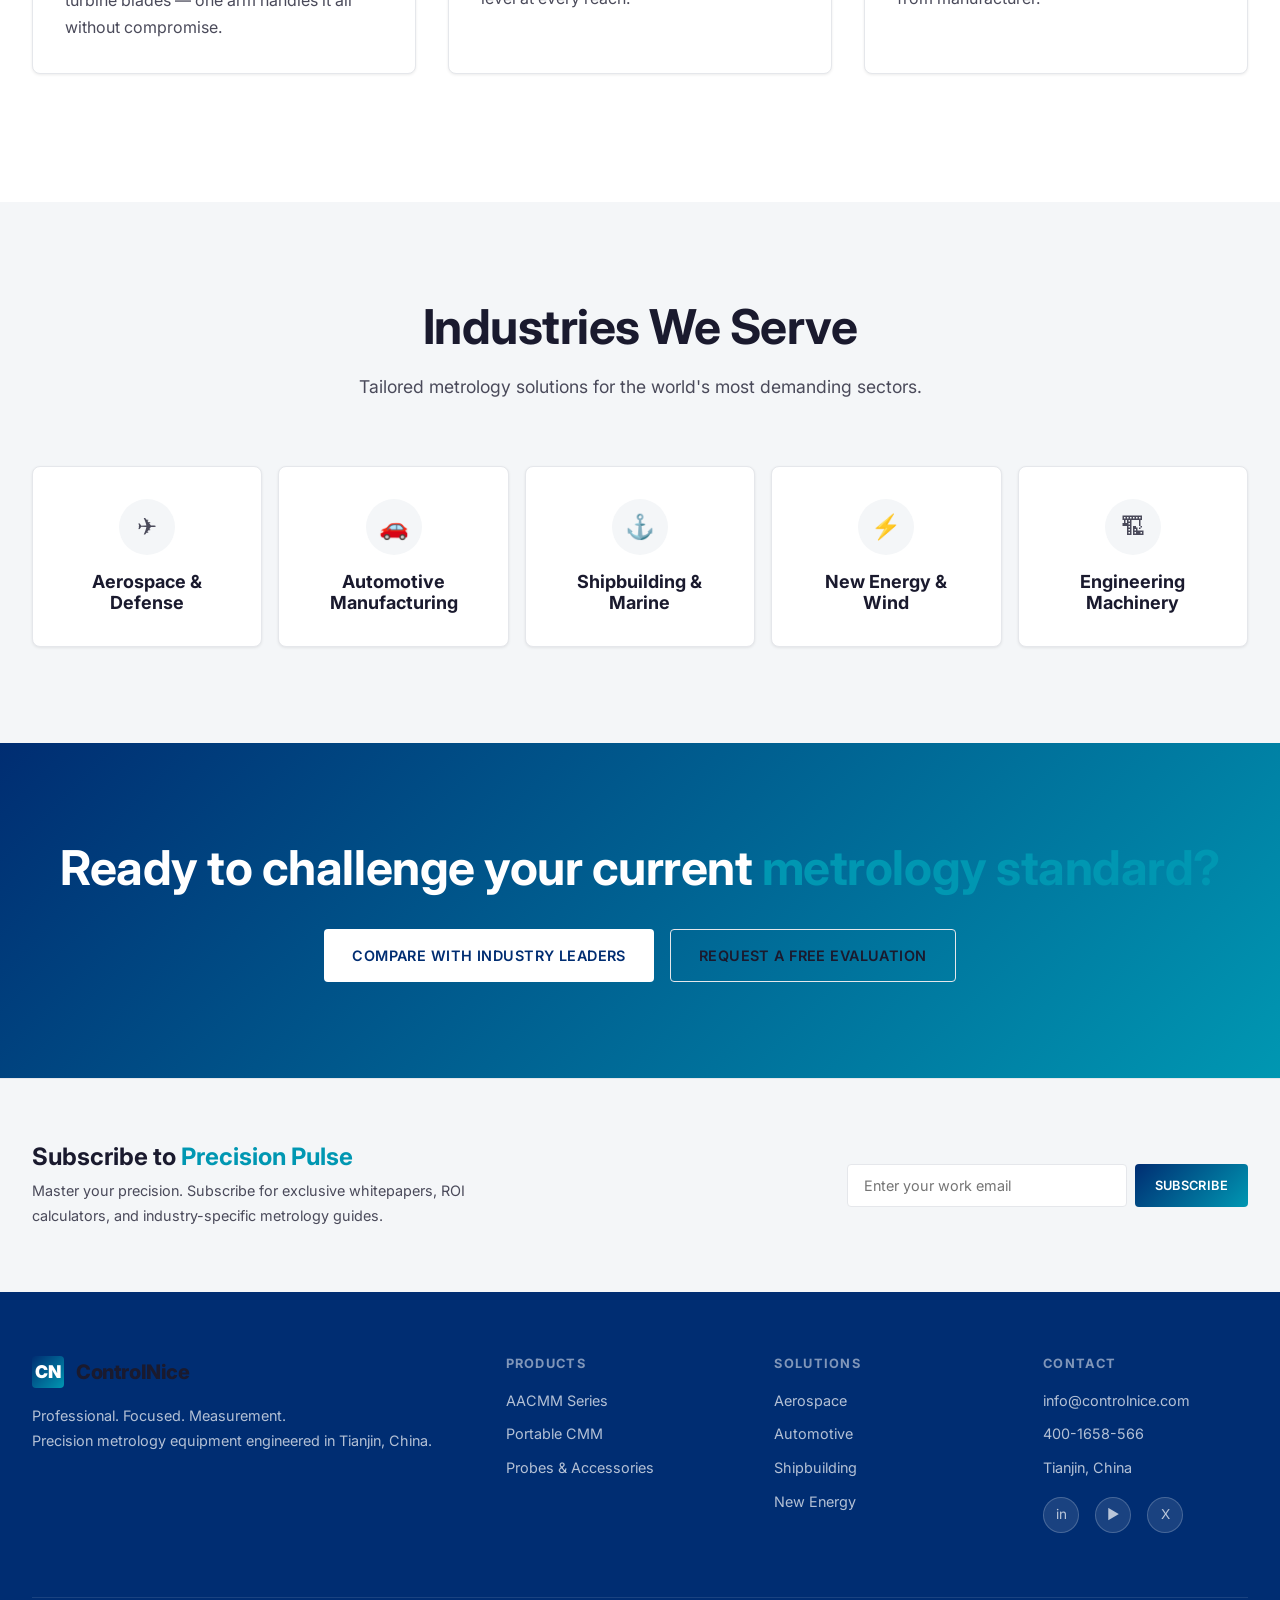
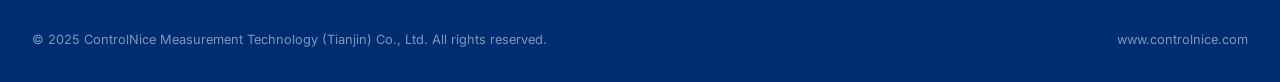
==== commit 6afae8b2: "Fix: about.html white text on white background - remove color-white inline styles" ====
--- a/index.html
+++ b/index.html
@@ -72,7 +72,7 @@
     </div>
     <div class="hero-visual">
       <div class="hero-visual-placeholder">
-        <img src="images/products/product-cna-6axis.png" alt="ControlNice Articulated Arm CMM" style="width:100%;height:100%;object-fit:contain;border-radius:16px;">
+        <img src="images/products/cna-s-arm.jpg" alt="CNA-S High Precision Articulated Arm CMM" style="width:100%;height:100%;object-fit:contain;border-radius:16px;">
       </div>
     </div>
   </section>
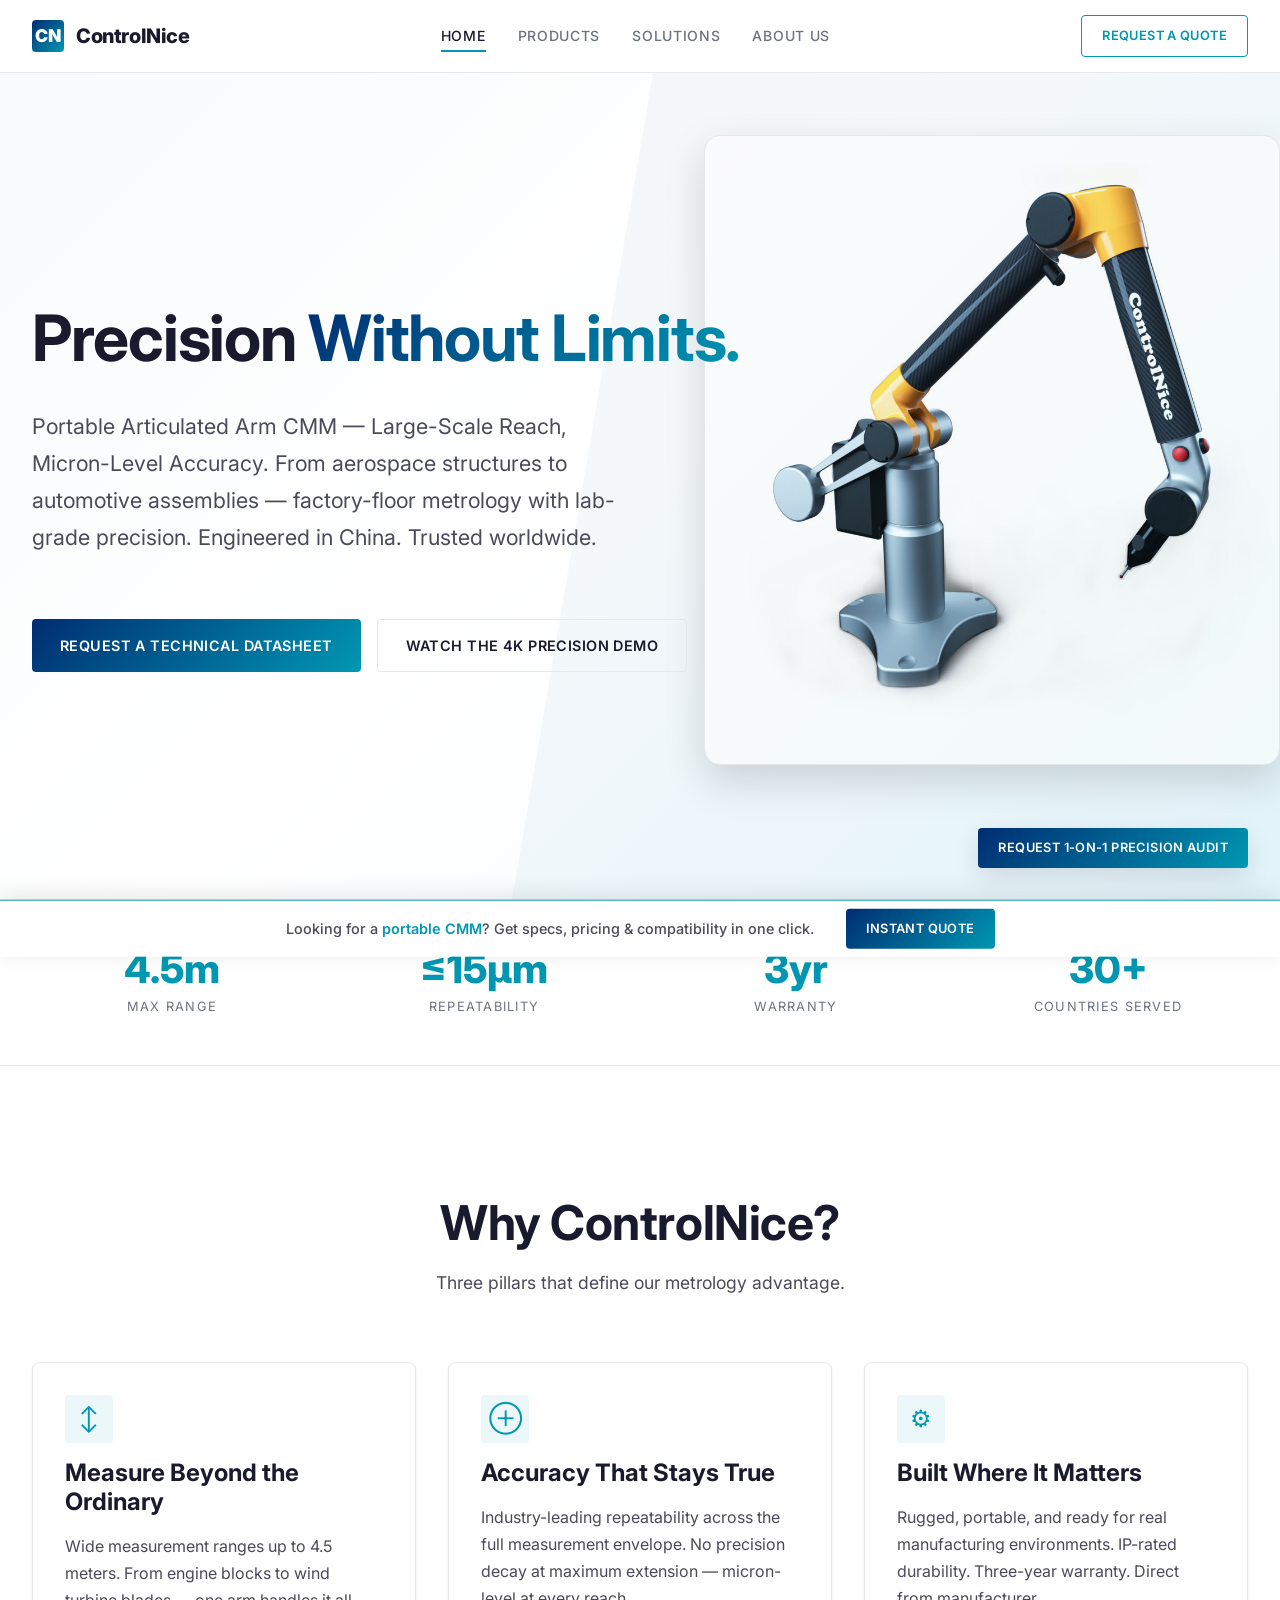
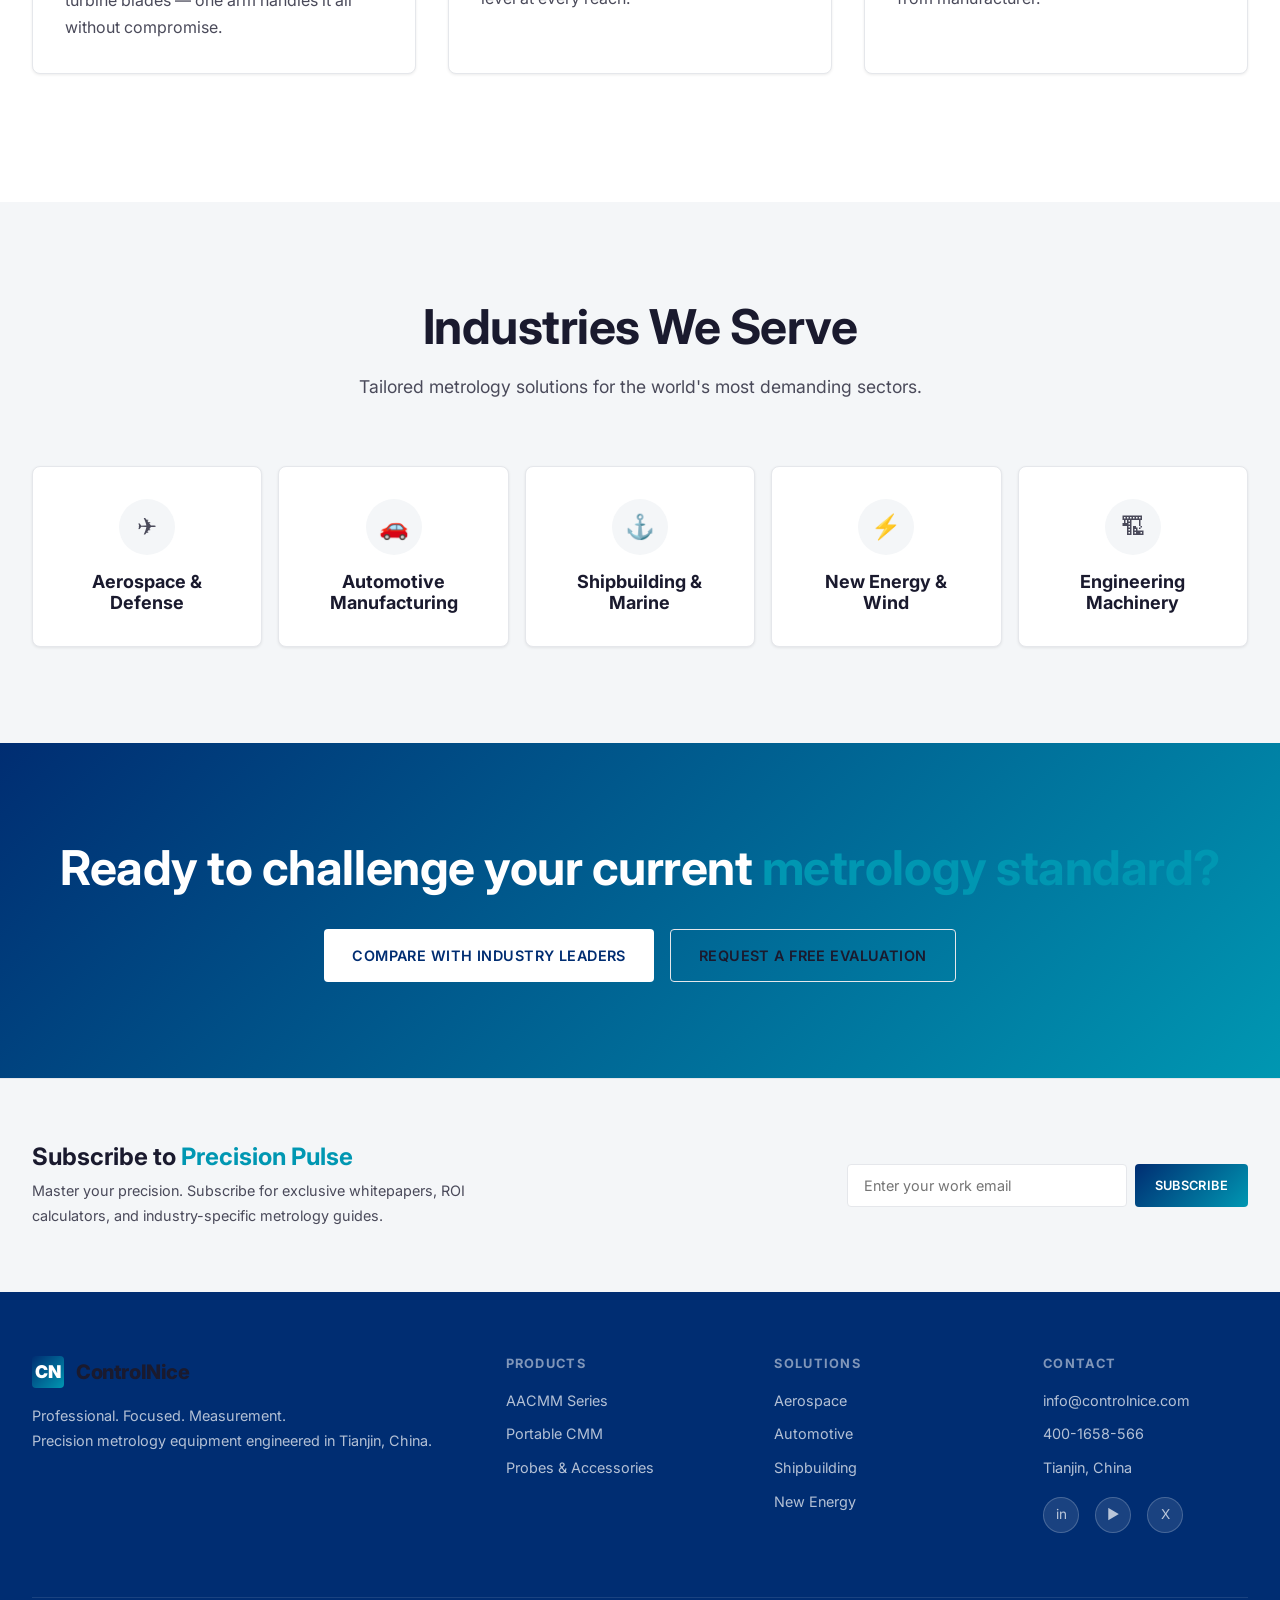
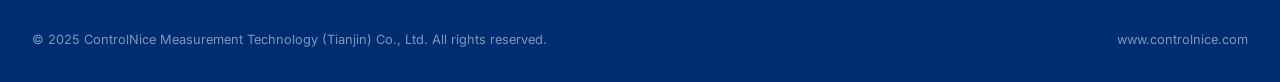
==== commit 287e9211: "Fix: CDN cache bypass - bump CSS version to v=4, ensure latest styles load on all pages" ====
--- a/index.html
+++ b/index.html
@@ -10,7 +10,7 @@
   <link rel="preconnect" href="https://fonts.googleapis.com">
   <link rel="preconnect" href="https://fonts.gstatic.com" crossorigin>
   <link href="https://fonts.googleapis.com/css2?family=Inter:wght@400;500;600;700;800;900&display=swap" rel="stylesheet">
-  <link rel="stylesheet" href="css/style.css?v=2">
+  <link rel="stylesheet" href="css/style.css?v=4">
   <!-- JSON-LD Structured Data -->
   <script type="application/ld+json">
   {
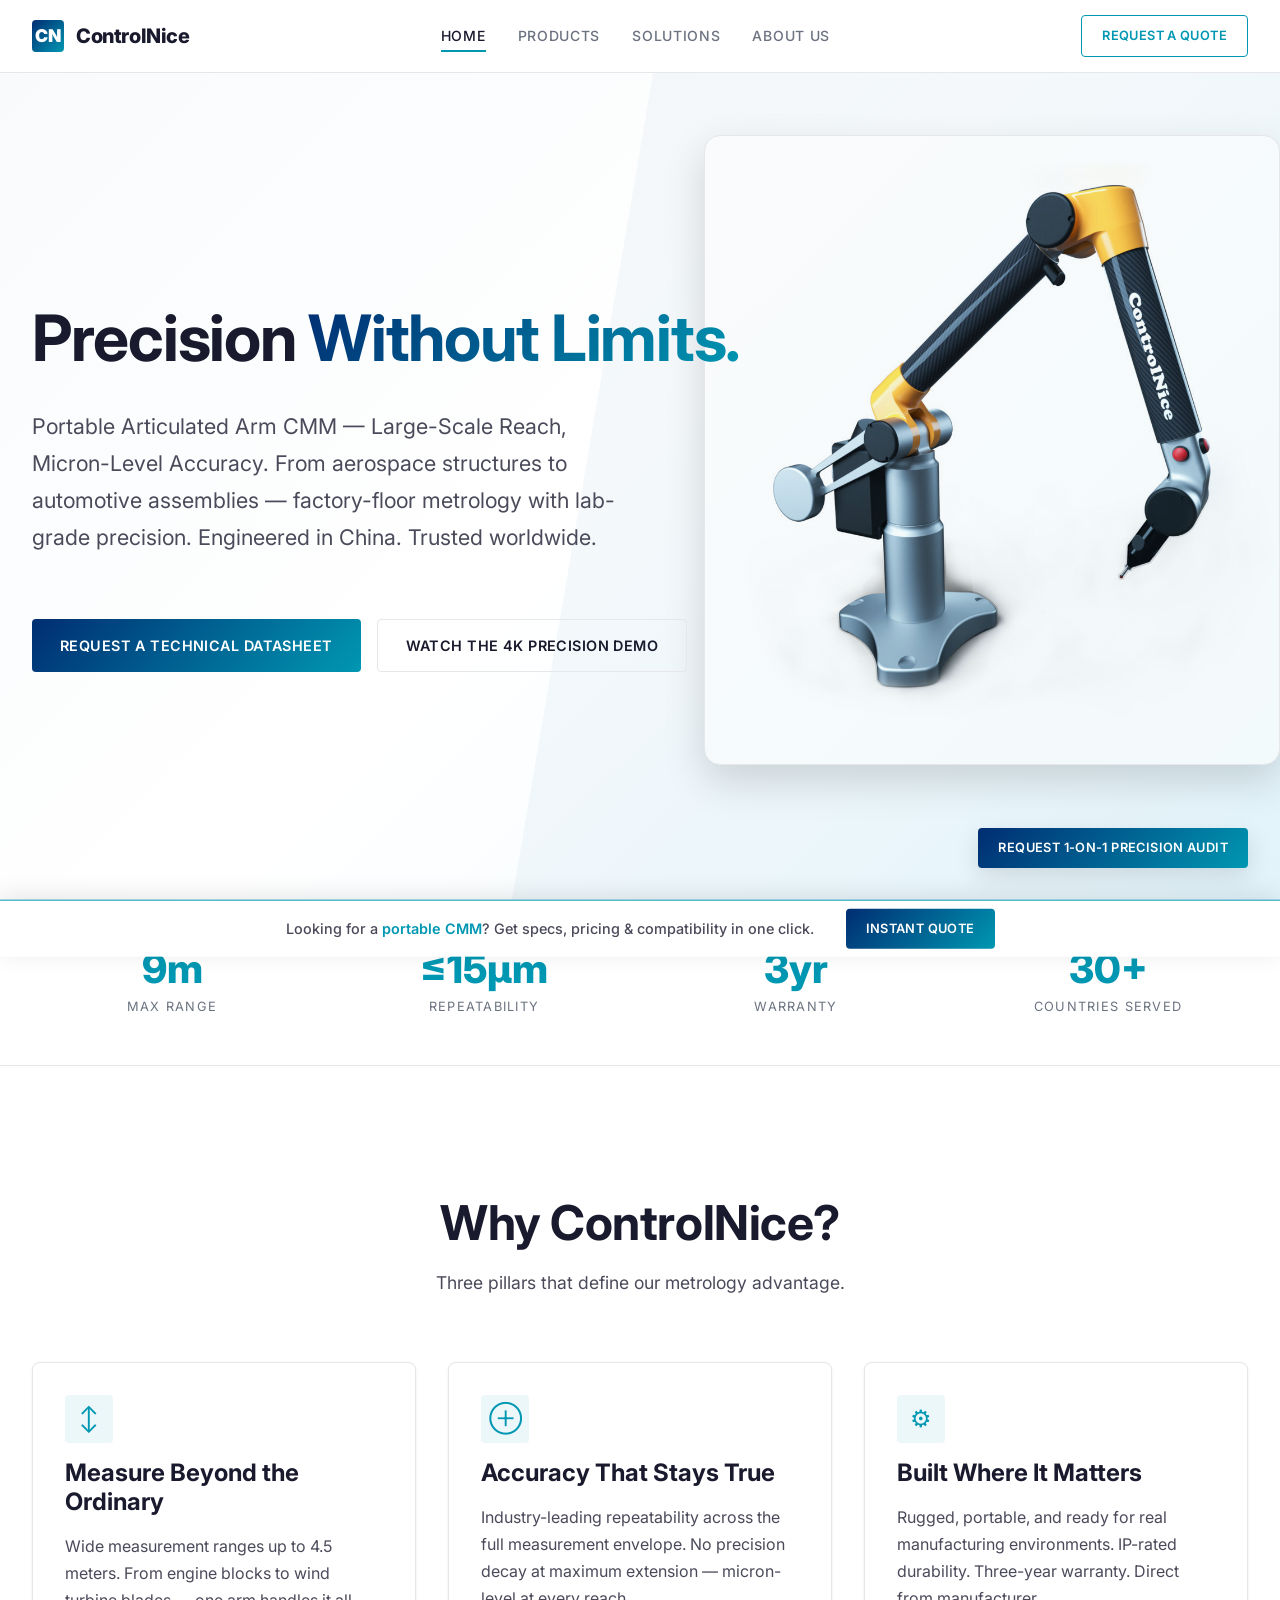
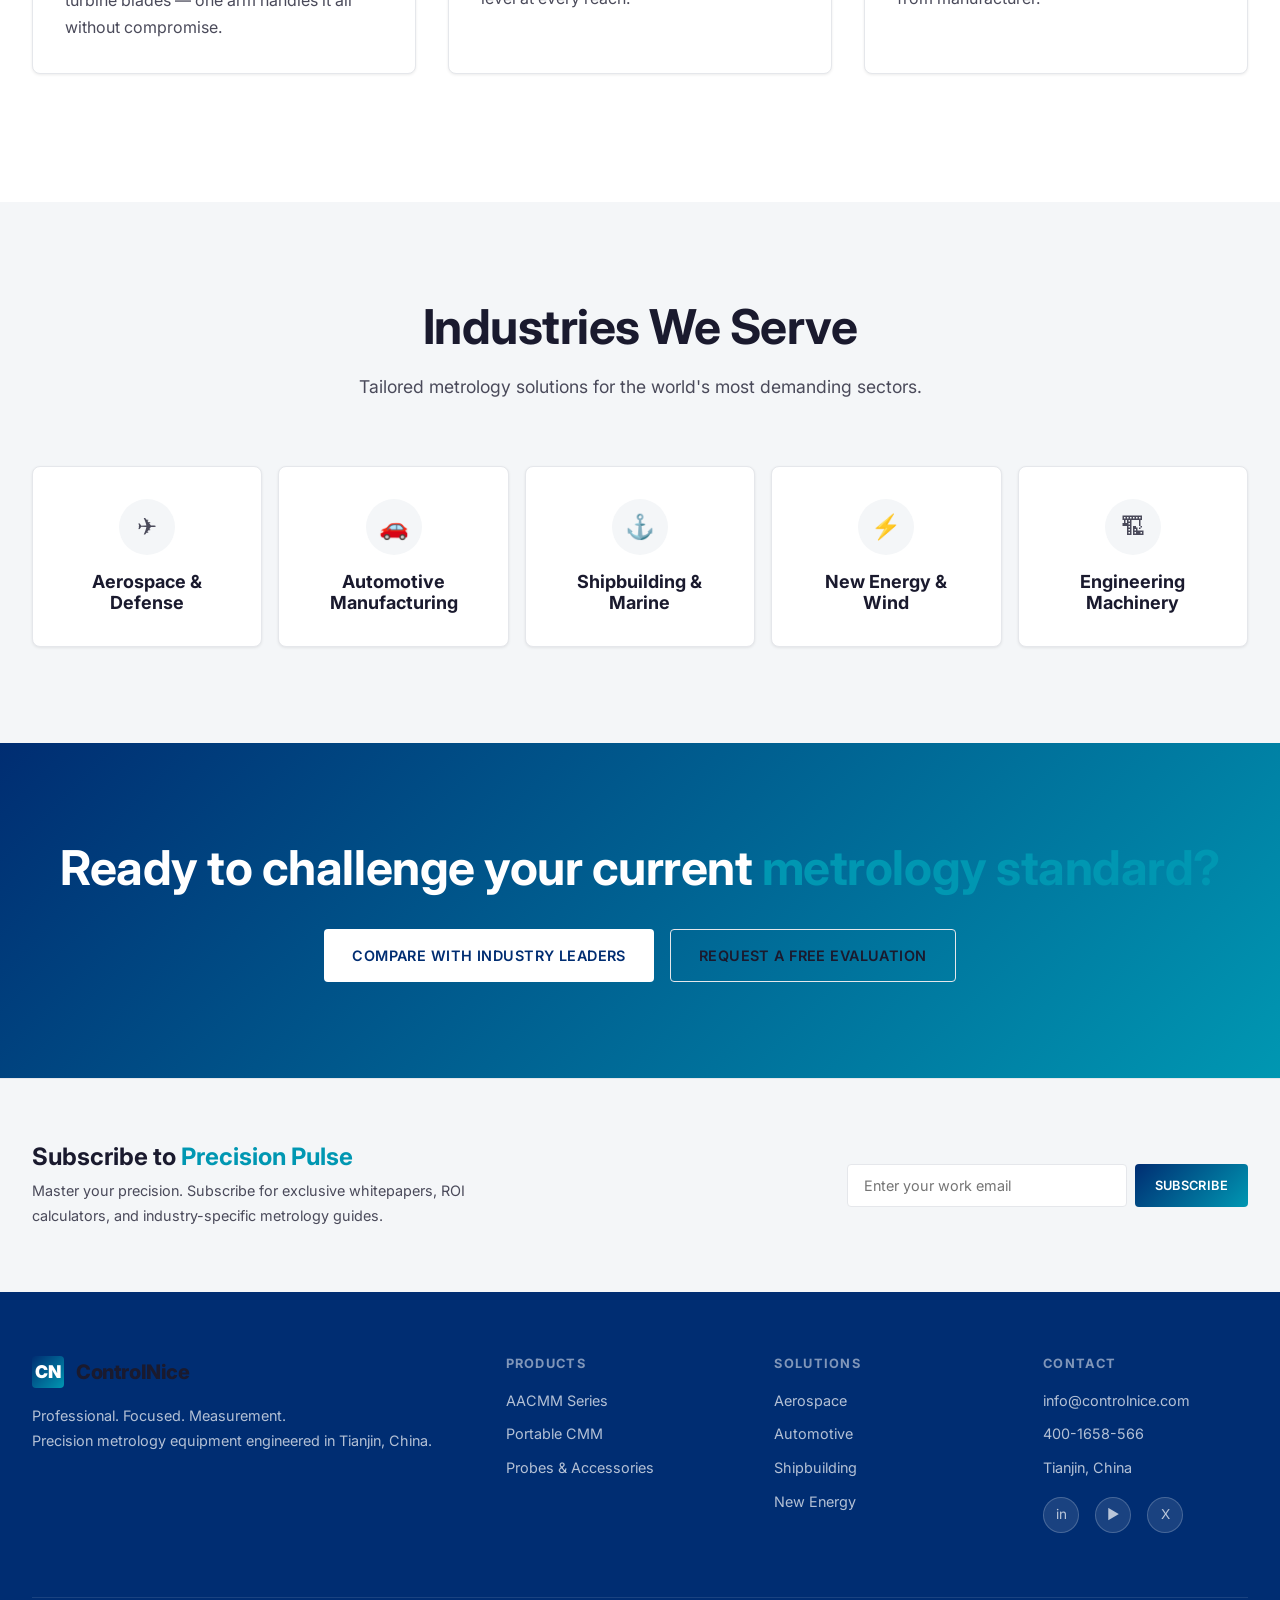
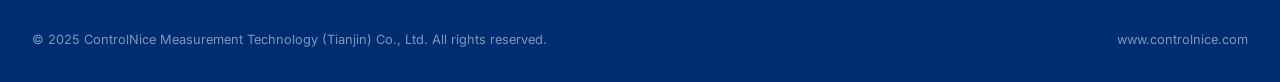
==== commit ebd910df: "Update max measurement range from 4.5m to 9m across all pages" ====
--- a/index.html
+++ b/index.html
@@ -4,7 +4,7 @@
   <meta charset="UTF-8">
   <meta name="viewport" content="width=device-width, initial-scale=1.0">
   <title>ControlNice — Precision Without Limits | Portable Articulated Arm CMM</title>
-  <meta name="description" content="ControlNice delivers factory-floor metrology with lab-grade precision. Portable Articulated Arm CMM with large-scale reach up to 4.5m and micron-level accuracy.">
+  <meta name="description" content="ControlNice delivers factory-floor metrology with lab-grade precision. Portable Articulated Arm CMM with large-scale reach up to 9m and micron-level accuracy.">
   <meta name="keywords" content="Portable CMM, Articulated Arm CMM, AACMM, Large-scale Metrology, Micron-level Precision, Coordinate Measuring Machine">
   <link rel="canonical" href="https://www.controlnice.com/">
   <link rel="preconnect" href="https://fonts.googleapis.com">
@@ -82,7 +82,7 @@
     <div class="container container-wide">
       <div class="stats-grid">
         <div class="stat-item fade-in">
-          <div class="stat-value">4.5m</div>
+          <div class="stat-value">9m</div>
           <div class="stat-label">Max Range</div>
         </div>
         <div class="stat-item fade-in">
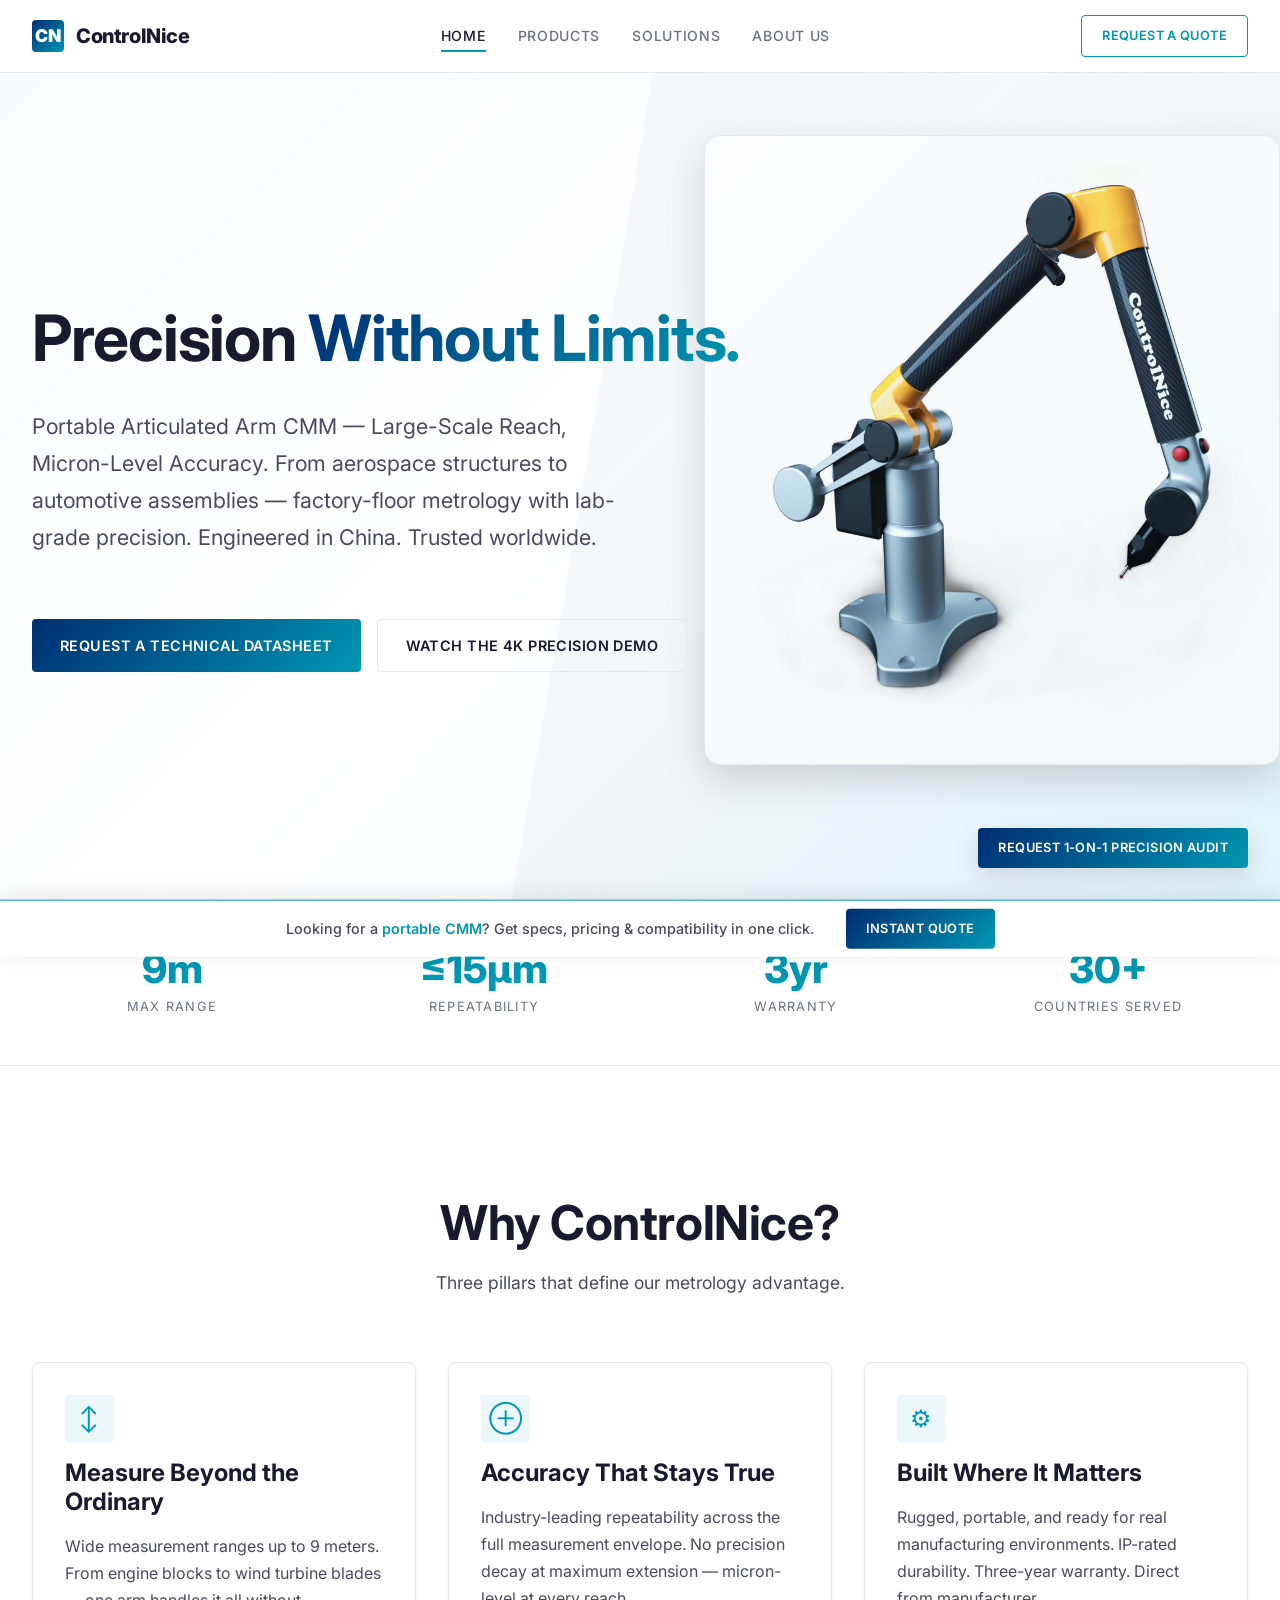
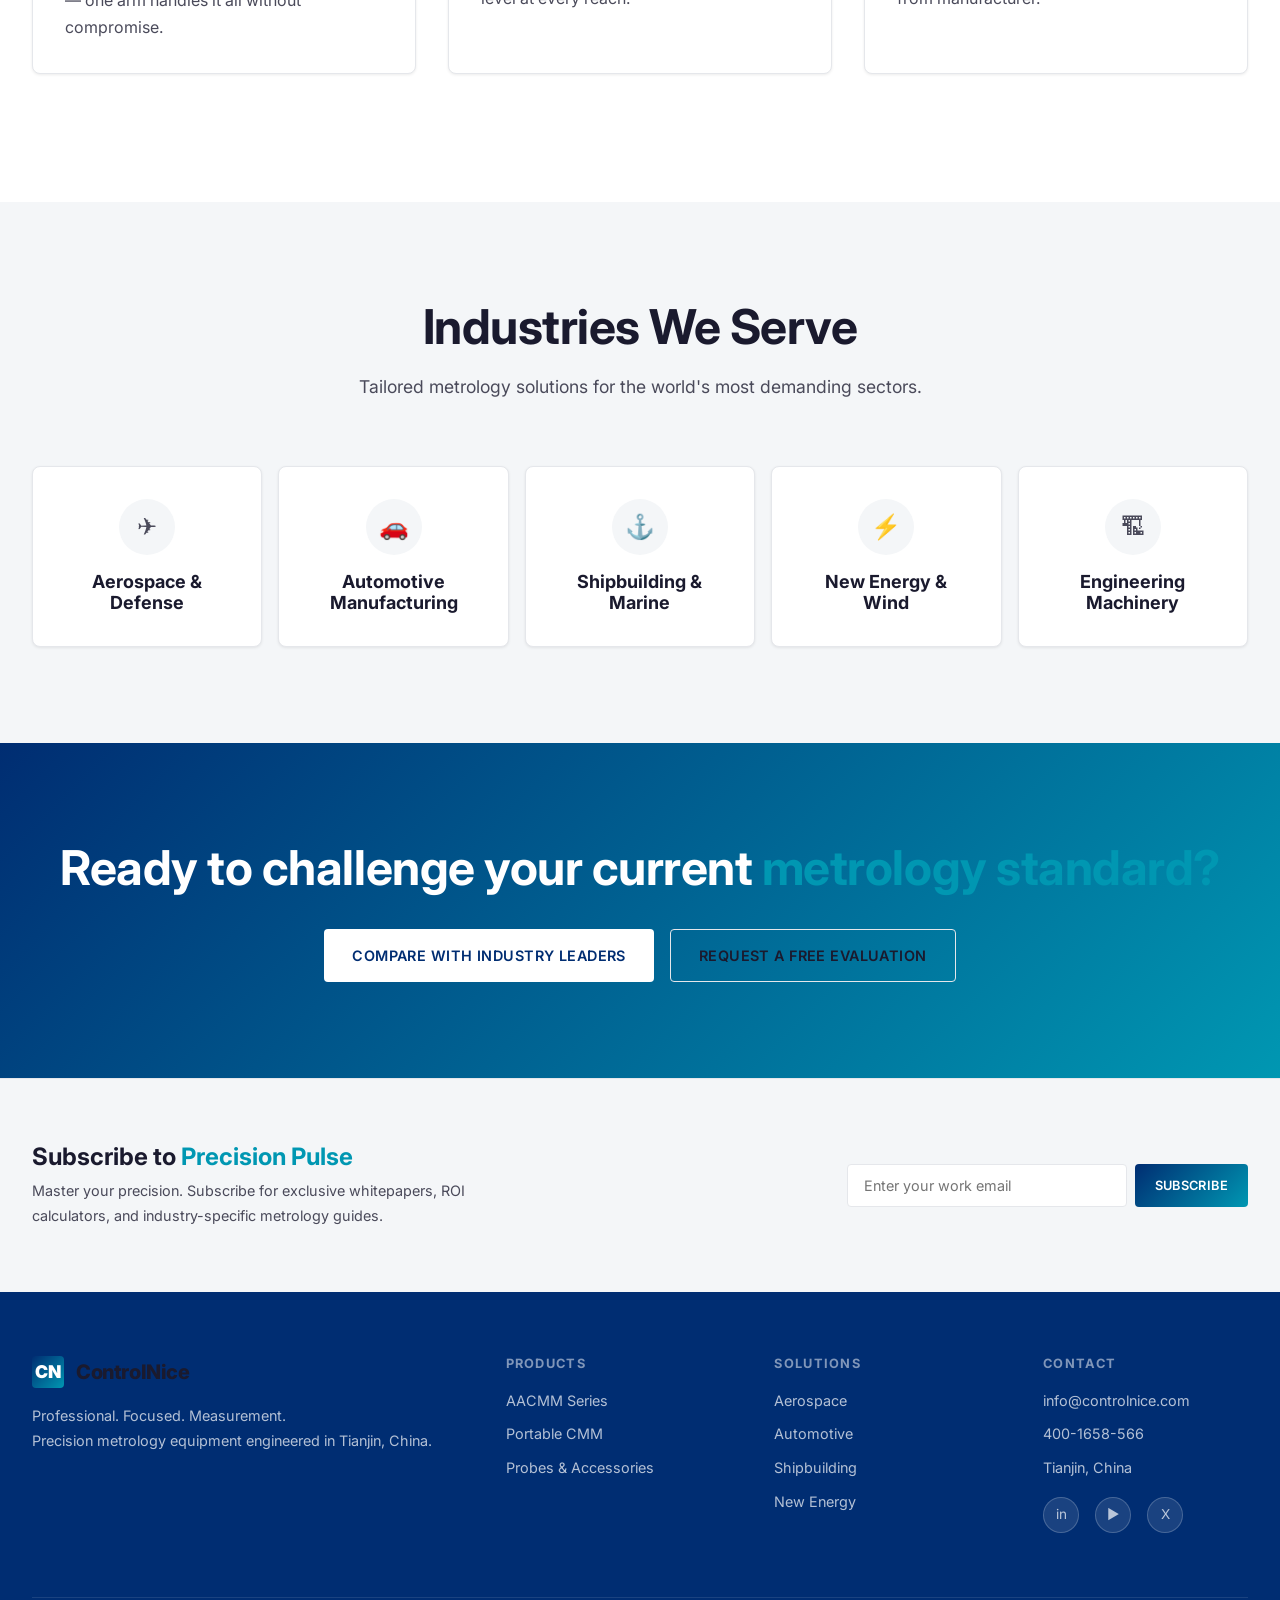
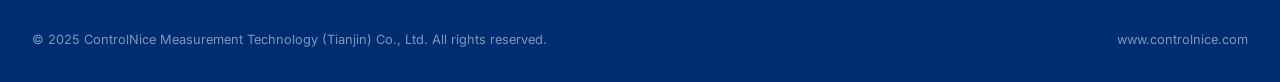
==== commit eaaceba3: "Fix: Restore real product images and update meta tags for deployment" ====
--- a/index.html
+++ b/index.html
@@ -6,12 +6,33 @@
   <title>ControlNice — Precision Without Limits | Portable Articulated Arm CMM</title>
   <meta name="description" content="ControlNice delivers factory-floor metrology with lab-grade precision. Portable Articulated Arm CMM with large-scale reach up to 9m and micron-level accuracy.">
   <meta name="keywords" content="Portable CMM, Articulated Arm CMM, AACMM, Large-scale Metrology, Micron-level Precision, Coordinate Measuring Machine">
-  <link rel="canonical" href="https://www.controlnice.com/">
+  <link rel="canonical" href="https://jamwana.github.io/controlnice-site/index.html">
+  <link rel="icon" type="image/png" href="images/favicon.png">
+  <link rel="apple-touch-icon" href="images/apple-touch-icon.png">
   <link rel="preconnect" href="https://fonts.googleapis.com">
   <link rel="preconnect" href="https://fonts.gstatic.com" crossorigin>
   <link href="https://fonts.googleapis.com/css2?family=Inter:wght@400;500;600;700;800;900&display=swap" rel="stylesheet">
-  <link rel="stylesheet" href="css/style.css?v=4">
-  <!-- JSON-LD Structured Data -->
+  <link rel="stylesheet" href="css/style.css?v=6">
+
+  <!-- Open Graph -->
+  <meta property="og:type" content="website">
+  <meta property="og:url" content="https://jamwana.github.io/controlnice-site/index.html">
+  <meta property="og:site_name" content="ControlNice">
+  <meta property="og:title" content="ControlNice — Precision Metrology Equipment Manufacturer">
+  <meta property="og:description" content="Articulated Arm CMMs and Portable CMM Solutions. Made in China, 3-Year Warranty, Direct from Manufacturer. Serving aerospace, automotive, shipbuilding &amp; new energy industries.">
+  <meta property="og:image" content="https://jamwana.github.io/controlnice-site/images/products/product-cna-s-precision.png">
+  <meta property="og:image:width" content="1200">
+  <meta property="og:image:height" content="630">
+  <meta property="og:locale" content="en_US">
+
+  <!-- Twitter Card -->
+  <meta name="twitter:card" content="summary_large_image">
+  <meta name="twitter:site" content="@controlnice">
+  <meta name="twitter:title" content="ControlNice — Precision Metrology Equipment Manufacturer">
+  <meta name="twitter:description" content="Articulated Arm CMMs and Portable CMM Solutions. Made in China, 3-Year Warranty.">
+  <meta name="twitter:image" content="https://jamwana.github.io/controlnice-site/images/products/product-cna-s-precision.png">
+
+  <!-- JSON-LD Organization -->
   <script type="application/ld+json">
   {
     "@context": "https://schema.org",
@@ -72,7 +93,7 @@
     </div>
     <div class="hero-visual">
       <div class="hero-visual-placeholder">
-        <img src="images/products/cna-s-arm.jpg" alt="CNA-S High Precision Articulated Arm CMM" style="width:100%;height:100%;object-fit:contain;border-radius:16px;">
+        <img src="images/products/cna-s-arm.jpg" alt="CNA-S High Precision Articulated Arm CMM" width="1024" height="1024" style="width:100%;height:100%;object-fit:contain;border-radius:16px;">
       </div>
     </div>
   </section>
@@ -112,7 +133,7 @@
         <div class="value-card fade-in">
           <div class="card-icon">&#x2195;</div>
           <h3>Measure Beyond the Ordinary</h3>
-          <p>Wide measurement ranges up to 4.5 meters. From engine blocks to wind turbine blades &mdash; one arm handles it all without compromise.</p>
+          <p>Wide measurement ranges up to 9 meters. From engine blocks to wind turbine blades &mdash; one arm handles it all without compromise.</p>
         </div>
         <div class="value-card fade-in">
           <div class="card-icon">&#x2295;</div>
--- a/css/style.css
+++ b/css/style.css
@@ -1284,8 +1284,10 @@
 
 /* Responsive */
 @media (max-width: 1024px) {
-  .hero-visual { display: none; }
-  .hero-content { max-width: 100%; }
+  .hero-visual { display: block; height: 300px; margin-top: var(--spacing-md); }
+  .hero { flex-direction: column; }
+  .hero-content { max-width: 100%; text-align: center; }
+  .hero-actions { justify-content: center; }
   .stats-grid { grid-template-columns: repeat(2, 1fr); }
   .value-grid { grid-template-columns: 1fr; }
   .industries-grid { grid-template-columns: repeat(3, 1fr); }
@@ -1298,6 +1300,18 @@
   .regions-grid { grid-template-columns: repeat(2, 1fr); }
   .challenger-grid { grid-template-columns: repeat(2, 1fr); }
   .newsletter-inner { flex-direction: column; text-align: center; }
+  /* Comparison table wrapper: scrollable on smaller screens */
+  .comparison-toggle-wrapper { overflow-x: auto; -webkit-overflow-scrolling: touch; }
+}
+
+@media (max-width: 834px) {
+  .industries-grid { grid-template-columns: repeat(2, 1fr); }
+  .regions-grid { grid-template-columns: 1fr 1fr; }
+  .challenger-grid { grid-template-columns: 1fr; }
+  .comparison-table { min-width: 600px; }
+  .product-cta-stack { flex-direction: column; }
+  .product-ctas { flex-direction: column; gap: var(--spacing-sm); }
+  .product-ctas .btn { text-align: center; }
 }
 
 @media (max-width: 768px) {
@@ -1318,15 +1332,24 @@
   }
 
   .stats-grid { grid-template-columns: repeat(2, 1fr); }
-  .industries-grid { grid-template-columns: repeat(2, 1fr); }
+  .industries-grid { grid-template-columns: 1fr; }
   .applications-list { grid-template-columns: 1fr; }
   .regions-grid { grid-template-columns: 1fr; }
   .footer-grid { grid-template-columns: 1fr; }
-  .challenger-grid { grid-template-columns: 1fr; }
   .comparison-toggle-header { flex-direction: column; align-items: flex-start; }
   .newsletter-form input { min-width: 100%; }
   .sticky-rfq { flex-direction: column; gap: var(--spacing-xs); padding: var(--spacing-xs) var(--spacing-sm); }
   .floating-cta { bottom: 80px; }
+  .floating-cta .btn { font-size: 0.85rem; padding: 10px 18px; }
+  /* Extra bottom padding for contact section so sticky bar doesn't cover it */
+  #contact { padding-bottom: 120px; }
+  /* Reduce hero headline on mobile */
+  .hero-content h1 { font-size: clamp(1.75rem, 5vw, 3rem); }
+  .page-header h1 { font-size: clamp(1.5rem, 4.5vw, 2.5rem); }
+  /* Clamp body text for readability */
+  p, li, td, th, input, textarea, select {
+    font-size: clamp(0.875rem, 2vw, 1rem);
+  }
 }
 
 /* Page transition animations */
